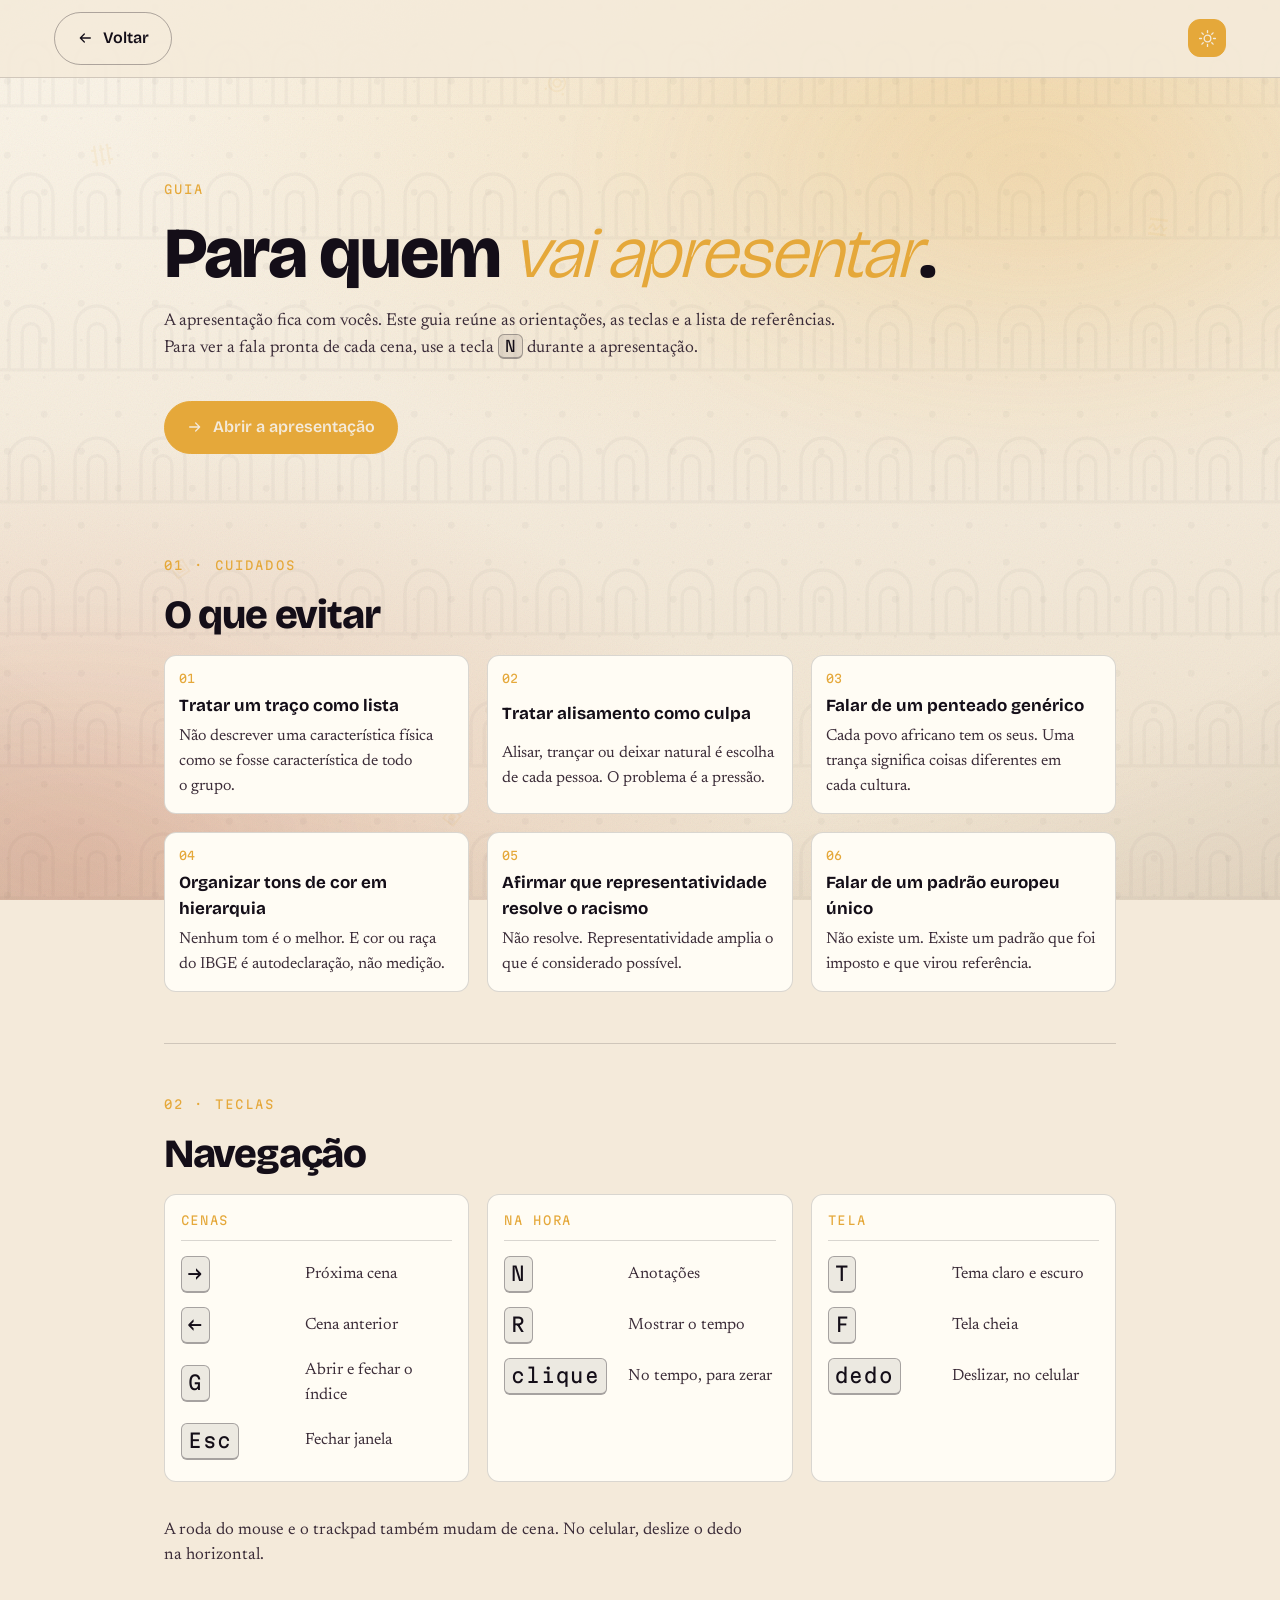
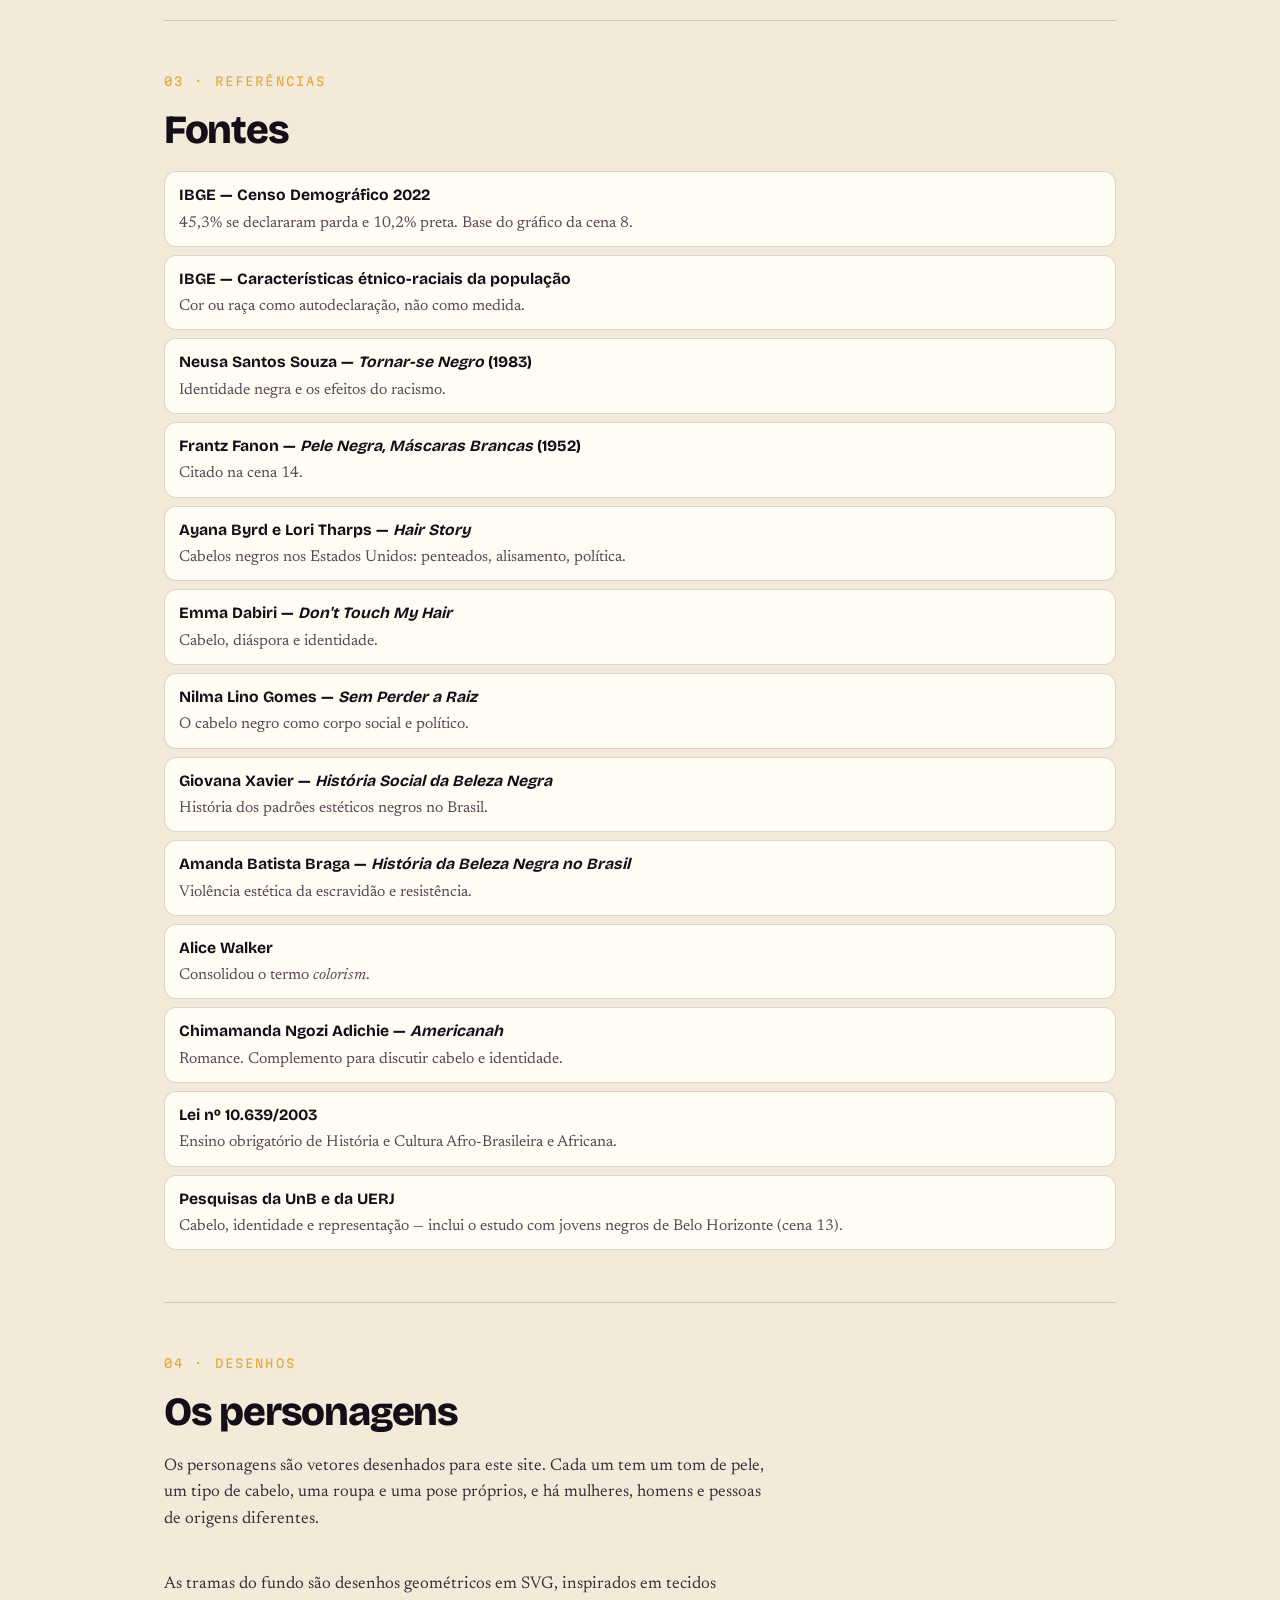
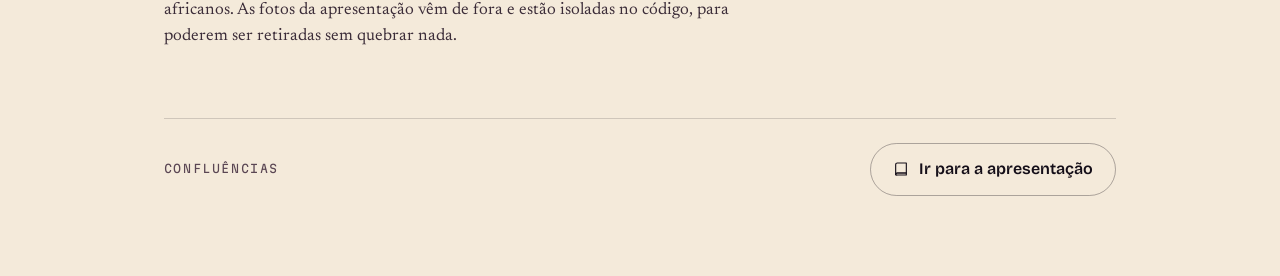
==== guia.html @ a2e1991b "Add files via upload" ====
<!DOCTYPE html>
<html lang="pt-BR" data-theme="dark" data-chapter="capa" data-cloth="arch">
<head>
<meta charset="utf-8">
<meta name="viewport" content="width=device-width, initial-scale=1, viewport-fit=cover">
<title>Guia — Confluências</title>
<meta name="description" content="Orientações de fala, teclas e referências da apresentação Confluências.">
<meta name="theme-color" content="#0A0810">
<link rel="preconnect" href="https://fonts.googleapis.com">
<link rel="preconnect" href="https://fonts.gstatic.com" crossorigin>
<link rel="stylesheet" href="assets/css/main.css">
<link rel="stylesheet" href="assets/css/slides.css">
<link rel="icon" href="data:image/svg+xml,%3Csvg xmlns='http://www.w3.org/2000/svg' viewBox='0 0 64 64'%3E%3Crect width='64' height='64' rx='14' fill='%230A0810'/%3E%3Cg fill='none' stroke='%23E5A83A' stroke-width='5' stroke-linecap='round'%3E%3Cpath d='M30 44Q10 44 10 24Q10 8 26 8Q36 8 36 20'/%3E%3Cpath d='M34 44Q54 44 54 24Q54 8 38 8Q28 8 28 20'/%3E%3Cpath d='M23 50h18'/%3E%3C/g%3E%3C/svg%3E">
<style>
  body { overflow: auto; }
  .doc { position: relative; z-index: 1; }
  .cloth.on { opacity: .055; }
  [data-theme='light'] .cloth.on { opacity: .04; }
  .cloth--2.on { opacity: .09; }
  .cloth--3 { position: fixed; }
  .cloth--3.on { opacity: .1; }
  [data-theme='light'] .cloth--3.on { opacity: .09; }
  kbd { font-family: 'Martian Mono', monospace; font-size: .88em; letter-spacing: .04em;
    border: 1px solid var(--line-2); border-bottom-width: 2px; border-radius: 6px;
    padding: 2px 6px; color: var(--fg); background: color-mix(in oklab, var(--fg) 8%, transparent); white-space: nowrap; }
  code { font-family: 'Martian Mono', monospace; font-size: .84em; border: 1px solid var(--line);
    border-radius: 5px; padding: 1px 5px; background: color-mix(in oklab, var(--fg) 7%, transparent); color: var(--accent); }
  .doc__top { position: sticky; top: 0; z-index: 30; display: flex; align-items: center;
    justify-content: space-between; gap: 16px; padding: 12px var(--pad-x);
    background: color-mix(in oklab, var(--bg) 90%, transparent); border-bottom: 1px solid var(--line); }
  .wrap { width: min(1060px, 100%); margin-inline: auto; padding: clamp(24px, 4vw, 60px) var(--pad-x) 80px; }
  .sec { display: grid; gap: clamp(12px, 1.8vw, 22px); padding-block: clamp(26px, 4vw, 52px); border-top: 1px solid var(--line); }
  .sec:first-of-type { border-top: 0; }
  .sec__n { font-family: 'Martian Mono', monospace; font-size: 12px; letter-spacing: .18em; text-transform: uppercase; color: var(--accent); }
  .sec h2 { font-size: clamp(1.45rem, 3.2vw, 2.5rem); }
  .sec p { color: var(--fg-soft); max-width: 68ch; font-size: 1.06rem; }
  .sec p strong, .sec li strong { color: var(--fg); font-weight: 500; }
  .grid2 { display: grid; grid-template-columns: repeat(auto-fit, minmax(250px, 1fr)); gap: clamp(12px, 1.4vw, 20px); }
  .grid3 { display: grid; grid-template-columns: repeat(auto-fit, minmax(210px, 1fr)); gap: clamp(12px, 1.4vw, 20px); }
  table { width: 100%; border-collapse: collapse; font-size: 1rem; }
  thead th { text-align: left; padding: 10px 12px; border-bottom: 1px solid var(--line-2);
    font-family: 'Martian Mono', monospace; font-size: 11.5px; letter-spacing: .12em;
    text-transform: uppercase; color: var(--fg-dim); font-weight: 400; }
  tbody td { padding: 11px 12px; border-bottom: 1px dashed var(--line); vertical-align: top; color: var(--fg-soft); }
  tbody tr:hover td { background: color-mix(in oklab, var(--accent) 7%, transparent); }
  .do-n { font-family: 'Martian Mono', monospace; font-size: 11.5px; color: var(--accent); }
  td.n { font-family: 'Martian Mono', monospace; font-size: 12px; color: var(--accent); white-space: nowrap; }
  td.t { color: var(--fg); font-weight: 500; }
  td.t a { text-decoration: none; border-bottom: 1px solid color-mix(in oklab, var(--accent) 45%, transparent); }
  td.t a:hover { color: var(--accent); }
  .do p { margin: 0; font-size: 1rem; }
  td.tm { font-family: 'Martian Mono', monospace; font-size: 12px; white-space: nowrap; }
  .tblwrap { overflow-x: auto; border: 1px solid var(--line); border-radius: var(--r); background: var(--card); }
  .ref { display: grid; gap: 8px; }
  .ref__i { display: grid; gap: 3px; padding: 11px 14px; border: 1px solid var(--line); border-radius: 12px; background: var(--card); }
  .ref__i b { font-family: 'Bricolage Grotesque', sans-serif; font-weight: 700; font-size: .98rem; }
  .ref__i span { font-size: .98rem; color: var(--fg-dim); }
  .callout { padding: clamp(14px, 1.6vw, 20px); border: 1px solid color-mix(in oklab, var(--accent) 38%, var(--line));
    border-radius: var(--r); background: color-mix(in oklab, var(--accent) 7%, transparent); }
  .callout h3 { font-size: 1rem; margin-bottom: 8px; }
  .callout ul { margin: 0; padding-left: 1.1em; display: grid; gap: 6px; font-size: 1rem; color: var(--fg-soft); }
  .callout li::marker { color: var(--accent); }
  .do { display: grid; gap: 5px; padding: 14px; border: 1px solid var(--line); border-radius: 12px; background: var(--card); }
  .do b { font-family: 'Bricolage Grotesque', sans-serif; font-size: 1.06rem; }
  
  .foot { display: flex; flex-wrap: wrap; gap: 12px 24px; align-items: center; justify-content: space-between;
    padding-top: 24px; border-top: 1px solid var(--line); }
  .motif-big { color: var(--accent); }
  .sym { display: grid; grid-template-columns: 52px 1fr; gap: 14px 18px; align-items: center; }
  .sym .motif { width: 44px; height: 44px; }
  .sym b { font-family: 'Bricolage Grotesque', sans-serif; font-weight: 700; font-size: 1.08rem; }
  .sym span { display: block; font-size: 1rem; color: var(--fg-dim); }
  .teclas { display: grid; gap: 4px; align-content: start; padding: 16px; border: 1px solid var(--line); border-radius: 12px; background: var(--card); }
  .teclas__t { font-family: 'Martian Mono', monospace; font-size: 12px; letter-spacing: .14em; text-transform: uppercase; color: var(--accent); font-weight: 400; padding-bottom: 10px; margin-bottom: 6px; border-bottom: 1px solid var(--line); }
  .teclas div { display: grid; grid-template-columns: 112px minmax(0, 1fr); gap: 12px; align-items: center; padding: 5px 0; }
  .teclas kbd { justify-self: start; max-width: 100%; overflow: hidden; text-overflow: ellipsis; }
  .teclas span { font-size: 1.02rem; color: var(--fg-soft); }
  @media (max-width: 560px) { .teclas div { grid-template-columns: 96px minmax(0, 1fr); } }
  @media (max-width: 700px) {
    .tblwrap { border: 0; background: none; }
    thead { display: none; }
    tbody tr { display: grid; gap: 4px; padding: 12px 0; border-bottom: 1px dashed var(--line); }
    tbody td { border: 0; padding: 0; }
  }
</style>
</head>
<body>

<svg width="0" height="0" style="position:absolute" aria-hidden="true" focusable="false">
  <symbol id="i-l" viewBox="0 0 24 24" fill="none" stroke="currentColor" stroke-width="1.9" stroke-linecap="round" stroke-linejoin="round"><path d="M20 12H5M11 6l-6 6 6 6"/></symbol>
  <symbol id="i-moon" viewBox="0 0 24 24" fill="none" stroke="currentColor" stroke-width="1.7" stroke-linecap="round" stroke-linejoin="round"><path d="M20 14.2A8.2 8.2 0 0 1 9.8 4a8.4 8.4 0 1 0 10.2 10.2Z"/></symbol>
  <symbol id="i-sun" viewBox="0 0 24 24" fill="none" stroke="currentColor" stroke-width="1.7" stroke-linecap="round"><circle cx="12" cy="12" r="4.2"/><path d="M12 2v2.4M12 19.6V22M2 12h2.4M19.6 12H22M4.9 4.9l1.7 1.7M17.4 17.4l1.7 1.7M19.1 4.9l-1.7 1.7M6.6 17.4l-1.7 1.7"/></symbol>
  <symbol id="i-r" viewBox="0 0 24 24" fill="none" stroke="currentColor" stroke-width="1.9" stroke-linecap="round" stroke-linejoin="round"><path d="M4 12h15M13 6l6 6-6 6"/></symbol>
  <symbol id="i-book" viewBox="0 0 24 24" fill="none" stroke="currentColor" stroke-width="1.7" stroke-linecap="round" stroke-linejoin="round"><path d="M4 5.5A2.5 2.5 0 0 1 6.5 3H20v15H6.5A2.5 2.5 0 0 0 4 20.5Z"/><path d="M4 20.5A2.5 2.5 0 0 1 6.5 18H20v3H6.5A2.5 2.5 0 0 1 4 20.5Z"/></symbol>
</svg>

<div class="bg" aria-hidden="true">
  <div class="bg__base"></div>
  <div class="cloth" data-pat="arch"></div>
  <div class="cloth cloth--2" data-pat="dots"></div>
  <div class="cloth--3" id="bgmark"></div>
  <div class="aurora"></div>
  <div class="grain"></div>
  <div class="vign"></div>
</div>

<div class="doc">
  <div class="doc__top">
    <a class="btn" href="index.html"><svg><use href="#i-l"/></svg> Voltar</a>
    <button class="tbtn" id="theme" type="button" aria-pressed="false" aria-label="Alternar tema"><svg><use href="#i-moon"/></svg></button>
  </div>

  <div class="wrap">

    <header class="sec" style="border-top:0">
      <span class="sec__n">Guia</span>
      <h1 class="t-lg">Para quem <span class="em">vai apresentar</span>.</h1>
      <p class="lede" style="font-size:1.08rem">A apresentação fica com vocês. Este guia reúne as orientações, as teclas e a lista de referências. Para ver a fala pronta de cada cena, use a tecla <kbd>N</kbd> durante a apresentação.</p>
      <div class="l-cover__band">
        <a class="btn btn--a" href="index.html"><svg><use href="#i-r"/></svg> Abrir a apresentação</a>
      </div>
    </header>

    <section class="sec">
      <div class="sec__n">01 · Cuidados</div>
      <h2>O que evitar</h2>
      <div class="grid2">
        <div class="do"><span class="do-n">01</span><b>Tratar um traço como lista</b><p>Não descrever uma característica física como se fosse característica de todo o grupo.</p></div>
        <div class="do"><span class="do-n">02</span><b>Tratar alisamento como culpa</b><p>Alisar, trançar ou deixar natural é escolha de cada pessoa. O problema é a pressão.</p></div>
        <div class="do"><span class="do-n">03</span><b>Falar de um penteado genérico</b><p>Cada povo africano tem os seus. Uma trança significa coisas diferentes em cada cultura.</p></div>
        <div class="do"><span class="do-n">04</span><b>Organizar tons de cor em hierarquia</b><p>Nenhum tom é o melhor. E cor ou raça do IBGE é autodeclaração, não medição.</p></div>
        <div class="do"><span class="do-n">05</span><b>Afirmar que representatividade resolve o racismo</b><p>Não resolve. Representatividade amplia o que é considerado possível.</p></div>
        <div class="do"><span class="do-n">06</span><b>Falar de um padrão europeu único</b><p>Não existe um. Existe um padrão que foi imposto e que virou referência.</p></div>
      </div>
    </section>

    <section class="sec">
      <div class="sec__n">02 · Teclas</div>
      <h2>Navegação</h2>
      <div class="grid3">
        <div class="teclas">
          <b class="teclas__t">Cenas</b>
          <div><kbd>→</kbd><span>Próxima cena</span></div>
          <div><kbd>←</kbd><span>Cena anterior</span></div>
          <div><kbd>G</kbd><span>Abrir e fechar o índice</span></div>
          <div><kbd>Esc</kbd><span>Fechar janela</span></div>
        </div>
        <div class="teclas">
          <b class="teclas__t">Na hora</b>
          <div><kbd>N</kbd><span>Anotações</span></div>
          <div><kbd>R</kbd><span>Mostrar o tempo</span></div>
          <div><kbd>clique</kbd><span>No tempo, para zerar</span></div>
        </div>
        <div class="teclas">
          <b class="teclas__t">Tela</b>
          <div><kbd>T</kbd><span>Tema claro e escuro</span></div>
          <div><kbd>F</kbd><span>Tela cheia</span></div>
          <div><kbd>dedo</kbd><span>Deslizar, no celular</span></div>
        </div>
      </div>
      <p class="l-note" style="margin-top:14px">A roda do mouse e o trackpad também mudam de cena. No celular, deslize o dedo na horizontal.</p>
    </section>

    <section class="sec">
      <div class="sec__n">03 · Referências</div>
      <h2>Fontes</h2>
      <div class="ref">
        <div class="ref__i"><b>IBGE — Censo Demográfico 2022</b><span>45,3% se declararam parda e 10,2% preta. Base do gráfico da cena 8.</span></div>
        <div class="ref__i"><b>IBGE — Características étnico-raciais da população</b><span>Cor ou raça como autodeclaração, não como medida.</span></div>
        <div class="ref__i"><b>Neusa Santos Souza — <i>Tornar-se Negro</i> (1983)</b><span>Identidade negra e os efeitos do racismo.</span></div>
        <div class="ref__i"><b>Frantz Fanon — <i>Pele Negra, Máscaras Brancas</i> (1952)</b><span>Citado na cena 14.</span></div>
        <div class="ref__i"><b>Ayana Byrd e Lori Tharps — <i>Hair Story</i></b><span>Cabelos negros nos Estados Unidos: penteados, alisamento, política.</span></div>
        <div class="ref__i"><b>Emma Dabiri — <i>Don't Touch My Hair</i></b><span>Cabelo, diáspora e identidade.</span></div>
        <div class="ref__i"><b>Nilma Lino Gomes — <i>Sem Perder a Raiz</i></b><span>O cabelo negro como corpo social e político.</span></div>
        <div class="ref__i"><b>Giovana Xavier — <i>História Social da Beleza Negra</i></b><span>História dos padrões estéticos negros no Brasil.</span></div>
        <div class="ref__i"><b>Amanda Batista Braga — <i>História da Beleza Negra no Brasil</i></b><span>Violência estética da escravidão e resistência.</span></div>
        <div class="ref__i"><b>Alice Walker</b><span>Consolidou o termo <i>colorism</i>.</span></div>
        <div class="ref__i"><b>Chimamanda Ngozi Adichie — <i>Americanah</i></b><span>Romance. Complemento para discutir cabelo e identidade.</span></div>
        <div class="ref__i"><b>Lei nº 10.639/2003</b><span>Ensino obrigatório de História e Cultura Afro-Brasileira e Africana.</span></div>
        <div class="ref__i"><b>Pesquisas da UnB e da UERJ</b><span>Cabelo, identidade e representação — inclui o estudo com jovens negros de Belo Horizonte (cena 13).</span></div>
      </div>
    </section>

    <section class="sec">
      <div class="sec__n">04 · Desenhos</div>
      <h2>Os personagens</h2>
      <p>Os personagens são vetores desenhados para este site. Cada um tem um tom de pele, um tipo de cabelo, uma roupa e uma pose próprios, e há mulheres, homens e pessoas de origens diferentes.</p>
      <p>As tramas do fundo são desenhos geométricos em SVG, inspirados em tecidos africanos. As fotos da apresentação vêm de fora e estão isoladas no código, para poderem ser retiradas sem quebrar nada.</p>
    </section>

    <div class="foot">
      <span class="meta">Confluências</span>
      <a class="btn" href="index.html"><svg><use href="#i-book"/></svg> Ir para a apresentação</a>
    </div>
  </div>
</div>

<script src="assets/js/art.js"></script>
<script>
  (function () {
    var root = document.documentElement;
    var KEY = 'confluencias:theme';
    function set(t) {
      root.dataset.theme = t;
      var b = document.getElementById('theme');
      if (b) {
        b.setAttribute('aria-pressed', String(t === 'light'));
        var u = b.querySelector('use');
        if (u) u.setAttribute('href', t === 'light' ? '#i-sun' : '#i-moon');
      }
      try { localStorage.setItem(KEY, t); } catch (e) {}
    }
    var t = null;
    var q = (location.search.match(/tema=(claro|escuro)/) || [])[1];
    if (q) t = q === 'claro' ? 'light' : 'dark';
    if (!t) { try { t = localStorage.getItem(KEY); } catch (e) {} }
    if (!t) t = window.matchMedia('(prefers-color-scheme: light)').matches ? 'light' : 'dark';
    set(t);
    var b = document.getElementById('theme');
    if (b) b.addEventListener('click', function () { set(root.dataset.theme === 'light' ? 'dark' : 'light'); });
    /* T alterna o tema, igual à apresentação */
    document.addEventListener('keydown', function (e) {
      if (e.metaKey || e.ctrlKey || e.altKey) return;
      var k = e.key;
      if (k === 't' || k === 'T') { set(root.dataset.theme === 'light' ? 'dark' : 'light'); }
      else if (k === 'f' || k === 'F') {
        if (!document.fullscreenElement) {
          (document.documentElement.requestFullscreen || function () {}).call(document.documentElement);
        } else if (document.exitFullscreen) { document.exitFullscreen(); }
      }
    });
    document.querySelectorAll('.cloth').forEach(function (el) { el.classList.add('on'); });
    (function () {
      var bg = document.getElementById('bgmark');
      if (!bg) return;
      var MARKS = ['kente', 'bogolan', 'aso', 'kuba', 'adire', 'lozenge'];
      bg.innerHTML = MARKS.map(function (n) { return Art.motif(n); }).join('');
      bg.classList.add('on');
    })();
    if (document.readyState === 'loading') document.addEventListener('DOMContentLoaded', function () { Art.mount(); });
    else Art.mount();
  })();
</script>
</body>
</html>
---- assets/css/main.css ----
/* =============================================================
   CONFLUÊNCIAS — main.css
   tokens · tema · fundo de tecido · chrome · componentes · arte
   ============================================================= */

/* ---------- 1. FONTS ---------- */
@import url('https://fonts.googleapis.com/css2?family=Bricolage+Grotesque:opsz,wght@12..96,400;12..96,600;12..96,800&family=Martian+Mono:wght@400;600&family=Newsreader:ital,opsz,wght@0,6..72,300;0,6..72,400;0,6..72,500;1,6..72,300;1,6..72,400&display=swap');

/* ---------- 2. TOKENS ---------- */
:root {
  color-scheme: dark;

  /* neutros */
  --ink-900: #0A0810;
  --ink-850: #0E0B16;
  --ink-800: #141020;
  --ink-700: #1B1628;
  --ink-600: #241D33;
  --bone-050: #FBF6EC;
  --bone-100: #F4EBD9;
  --bone-200: #E3D5BC;
  --bone-300: #C6B393;

  /* acentos por assunto */
  --gold: #E5A83A;
  --terra: #C9553A;
  --indigo: #6C7BF0;
  --teal: #1E9E8C;
  --hibis: #D2477F;
  --palm: #3FA86B;
  --plum: #A960C9;

  /* semânticos (temapos) */
  --bg: var(--ink-900);
  --fg: var(--bone-100);
  --fg-soft: color-mix(in oklab, var(--fg) 74%, transparent);
  --fg-dim: color-mix(in oklab, var(--fg) 52%, transparent);
  --line: color-mix(in oklab, var(--fg) 15%, transparent);
  --line-2: color-mix(in oklab, var(--fg) 28%, transparent);
  --card: color-mix(in oklab, var(--ink-700) 62%, transparent);
  --card-2: color-mix(in oklab, var(--ink-600) 72%, transparent);
  --panel: color-mix(in oklab, var(--ink-850) 97%, transparent);
  --cloth: color-mix(in oklab, var(--fg) 60%, transparent);
  --glow: color-mix(in oklab, var(--accent) 42%, transparent);
  --shadow: 0 24px 60px -20px rgb(0 0 0 / .65);

  --accent: var(--gold);
  --accent-2: var(--terra);

  /* ritmo */
  --e-out: cubic-bezier(.16, .84, .28, 1);
  --e-io: cubic-bezier(.65, .02, .24, 1);
  --e-back: cubic-bezier(.34, 1.7, .5, 1);
  --pad-x: clamp(20px, 4.2vw, 76px);
  --pad-y: clamp(88px, 10vh, 128px);
  --r: 18px;
  --r-lg: 30px;

  /* padrões (máscaras) */
  --pat-weave: url("data:image/svg+xml,%3Csvg xmlns='http://www.w3.org/2000/svg' width='96' height='96' viewBox='0 0 96 96'%3E%3Cg fill='none' stroke='%23000' stroke-width='2.6'%3E%3Cpath d='M0 24h96M0 72h96'/%3E%3Cpath d='M24 0v96M72 0v96'/%3E%3Cpath d='M12 12h24v24H12z'/%3E%3Cpath d='M60 60h24v24H60z'/%3E%3C/g%3E%3C/svg%3E");
  --pat-chevron: url("data:image/svg+xml,%3Csvg xmlns='http://www.w3.org/2000/svg' width='80' height='56' viewBox='0 0 80 56'%3E%3Cg fill='none' stroke='%23000' stroke-width='3.4' stroke-linecap='square'%3E%3Cpath d='M0 44 20 20 40 44 60 20 80 44'/%3E%3Cpath d='M0 12 20 -12'/%3E%3Cpath d='M0 56 20 32 40 56 60 32 80 56'/%3E%3C/g%3E%3C/svg%3E");
  --pat-arch: url("data:image/svg+xml,%3Csvg xmlns='http://www.w3.org/2000/svg' width='120' height='80' viewBox='0 0 120 80'%3E%3Cg fill='none' stroke='%23000' stroke-width='3'%3E%3Cpath d='M10 78V40a20 20 0 0 1 40 0v38'/%3E%3Cpath d='M22 78V44a8 8 0 0 1 16 0v34'/%3E%3Cpath d='M70 78V40a20 20 0 0 1 40 0v38'/%3E%3Cpath d='M82 78V44a8 8 0 0 1 16 0v34'/%3E%3Cpath d='M0 78h120'/%3E%3C/g%3E%3C/svg%3E");
  --pat-kente: url("data:image/svg+xml,%3Csvg xmlns='http://www.w3.org/2000/svg' width='120' height='120' viewBox='0 0 120 120'%3E%3Cg fill='none' stroke='%23000' stroke-width='4'%3E%3Cpath d='M0 40h120M0 80h120M40 0v120M80 0v120'/%3E%3C/g%3E%3Cg fill='%23000'%3E%3Crect x='6' y='14' width='28' height='9'/%3E%3Crect x='46' y='54' width='28' height='9'/%3E%3Crect x='86' y='94' width='28' height='9'/%3E%3Crect x='52' y='4' width='9' height='28'/%3E%3Crect x='92' y='44' width='9' height='28'/%3E%3Crect x='12' y='84' width='9' height='28'/%3E%3C/g%3E%3C/svg%3E");
  --pat-dots: url("data:image/svg+xml,%3Csvg xmlns='http://www.w3.org/2000/svg' width='48' height='48' viewBox='0 0 48 48'%3E%3Cg fill='%23000'%3E%3Ccircle cx='6' cy='6' r='2.2'/%3E%3Ccircle cx='30' cy='30' r='2.2'/%3E%3Ccircle cx='30' cy='6' r='1'/%3E%3Ccircle cx='6' cy='30' r='1'/%3E%3C/g%3E%3C/svg%3E");
  --pat-braid: url("data:image/svg+xml,%3Csvg xmlns='http://www.w3.org/2000/svg' width='64' height='64' viewBox='0 0 64 64'%3E%3Cg fill='none' stroke='%23000' stroke-width='3.2' stroke-linecap='round'%3E%3Cpath d='M0 18 L16 4 L32 18 L48 4 L64 18'/%3E%3Cpath d='M0 50 L16 36 L32 50 L48 36 L64 50'/%3E%3Cpath d='M16 4 L16 36 M48 4 L48 36'/%3E%3C/g%3E%3C/svg%3E");
  --grain: url("data:image/svg+xml,%3Csvg xmlns='http://www.w3.org/2000/svg' width='180' height='180'%3E%3Cfilter id='n'%3E%3CfeTurbulence type='fractalNoise' baseFrequency='.85' numOctaves='3' stitchTiles='stitch'/%3E%3C/filter%3E%3Crect width='180' height='180' filter='url(%23n)'/%3E%3C/svg%3E");
}

/* Tema claro: os textos usavam cor com alpha e o creme do fundo
   comia o contraste. Aqui sao cores cheias, sem transparent. */
[data-theme='light'] {
  color-scheme: light;
  --bg: #F4EADA;
  --fg: #140E18;
  --fg-soft: #3B2C38;
  --fg-dim: #5A4653;
  --line: color-mix(in oklab, var(--fg) 16%, transparent);
  --line-2: color-mix(in oklab, var(--fg) 32%, transparent);
  --card: #FFFCF4;
  --card-2: #FFF8EA;
  --panel: #FFFDF8;
  --cloth: color-mix(in oklab, var(--fg) 70%, transparent);
  --shadow: 0 22px 54px -22px rgb(60 30 20 / .3);
}

/* acento por assunto — [data-chapter] no <html> */
[data-chapter='capa']      { --accent: var(--gold);  --accent-2: var(--terra); }
[data-chapter='roteiro']   { --accent: var(--gold);  --accent-2: var(--plum); }
[data-chapter='a1']        { --accent: var(--gold);  --accent-2: var(--terra); }
[data-chapter='a2']        { --accent: var(--terra); --accent-2: var(--gold); }
[data-chapter='a3']        { --accent: var(--hibis); --accent-2: var(--terra); }
[data-chapter='a4']        { --accent: var(--teal);  --accent-2: var(--indigo); }
[data-chapter='a5']        { --accent: var(--indigo);--accent-2: var(--teal); }
[data-chapter='a6']        { --accent: var(--plum);  --accent-2: var(--terra); }
[data-chapter='a7']        { --accent: var(--palm);  --accent-2: var(--gold); }
[data-chapter='fim']       { --accent: var(--gold);  --accent-2: var(--palm); }
[data-chapter='fontes']    { --accent: var(--gold);  --accent-2: var(--plum); }

[data-cloth='weave']    { --pat: var(--pat-weave); }
[data-cloth='chevron']  { --pat: var(--pat-chevron); }
[data-cloth='arch']     { --pat: var(--pat-arch); }
[data-cloth='kente']    { --pat: var(--pat-kente); }
[data-cloth='dots']     { --pat: var(--pat-dots); }
[data-cloth='braid']    { --pat: var(--pat-braid); }

/* ---------- 3. BASE ---------- */
*, *::before, *::after { box-sizing: border-box; }
html, body { height: 100%; }
html { -webkit-text-size-adjust: 100%; }
body {
  margin: 0;
  background: var(--bg);
  color: var(--fg);
  font-family: 'Newsreader', Georgia, 'Times New Roman', serif;
  font-size: clamp(17px, 1.05vw + 13px, 22px);
  line-height: 1.55;
  overflow: hidden;
  -webkit-font-smoothing: antialiased;
  text-rendering: optimizeLegibility;
  transition: background .7s var(--e-out), color .7s var(--e-out);
}
h1, h2, h3, h4 {
  font-family: 'Bricolage Grotesque', 'Arial Black', system-ui, sans-serif;
  font-weight: 800;
  line-height: .92;
  letter-spacing: -.03em;
  margin: 0;
  text-wrap: balance;
}
p { margin: 0 0 1em; text-wrap: pretty; }
a { color: inherit; }
button { font: inherit; color: inherit; background: none; border: 0; cursor: pointer; }
::selection { background: var(--accent); color: var(--bg); }
:focus-visible { outline: 2px solid var(--accent); outline-offset: 3px; border-radius: 4px; }
.sr { position: absolute; width: 1px; height: 1px; overflow: hidden; clip-path: inset(50%); white-space: nowrap; }
.em { font-style: italic; font-weight: 300; color: var(--accent); }
.num { font-variant-numeric: tabular-nums; }

/* ---------- 4. FUNDO ---------- */
.bg { position: fixed; inset: 0; z-index: 0; pointer-events: none; overflow: hidden; }
.bg__base {
  position: absolute; inset: 0;
  background:
    radial-gradient(120% 90% at 78% 8%, color-mix(in oklab, var(--accent) 16%, transparent), transparent 58%),
    radial-gradient(90% 80% at 8% 96%, color-mix(in oklab, var(--accent-2) 14%, transparent), transparent 60%),
    linear-gradient(168deg, #16122A, var(--bg) 52%, #050409);
}
[data-theme='light'] .bg__base {
  background:
    radial-gradient(120% 90% at 78% 6%, color-mix(in oklab, var(--accent) 22%, transparent), transparent 58%),
    radial-gradient(90% 80% at 6% 98%, color-mix(in oklab, var(--accent-2) 18%, transparent), transparent 62%),
    linear-gradient(175deg, #FBF5E9, var(--bg) 60%, #EFE2CE);
}
/* camada de tecido (máscara) — troca com data-cloth */
.cloth {
  position: absolute; inset: -2px;
  background-color: var(--cloth);
  -webkit-mask-image: var(--pat); mask-image: var(--pat);
  -webkit-mask-size: 132px 132px; mask-size: 132px 132px;
  opacity: 0;
  transform: scale(1.04) rotate(.4deg);
  transition: opacity .85s var(--e-out), transform 1.1s var(--e-out), background-color .8s;
}
.cloth.on { opacity: .12; transform: scale(1) rotate(0deg); }
[data-theme='light'] .cloth.on { opacity: .14; }
.cloth--2 {
  -webkit-mask-size: 74px 74px; mask-size: 74px 74px;
  -webkit-mask-image: var(--pat-dots); mask-image: var(--pat-dots);
  opacity: 0;
}
.cloth--2.on { opacity: .26; }
[data-theme='light'] .cloth--2.on { opacity: .3; }

/* terceira camada: motivos têxteis espalhados, dá identidade ao fundo */
.cloth--3 {
  position: absolute; inset: 0;
  opacity: 0;
  transition: opacity 1s var(--e-out);
  pointer-events: none;
}
.cloth--3.on { opacity: .16; }
[data-theme='light'] .cloth--3.on { opacity: .13; }
.cloth--3 svg { position: absolute; color: var(--accent); }
.cloth--3 svg:nth-child(1) { top: 16%; left: 5%; width: 76px; transform: rotate(-9deg); }
.cloth--3 svg:nth-child(2) { top: 62%; left: 12%; width: 52px; transform: rotate(12deg); }
.cloth--3 svg:nth-child(3) { top: 24%; right: 7%; width: 64px; transform: rotate(7deg); }
.cloth--3 svg:nth-child(4) { bottom: 14%; right: 14%; width: 44px; transform: rotate(-14deg); }
.cloth--3 svg:nth-child(5) { top: 8%; left: 42%; width: 38px; transform: rotate(18deg); }
.cloth--3 svg:nth-child(6) { bottom: 8%; left: 34%; width: 34px; transform: rotate(-6deg); }

.aurora {
  position: absolute; inset: -20%;
  background:
    radial-gradient(34% 26% at var(--mx, 72%) var(--my, 28%), var(--glow), transparent 72%),
    radial-gradient(28% 22% at 18% 82%, color-mix(in oklab, var(--accent-2) 26%, transparent), transparent 74%);
  filter: blur(64px);
  opacity: .44;
  animation: drift 26s var(--e-io) infinite alternate;
  transition: background 1.1s var(--e-out);
}
.grain {
  position: absolute; inset: 0;
  background-image: var(--grain);
  opacity: .05; mix-blend-mode: overlay;
}
[data-theme='light'] .grain { opacity: .09; mix-blend-mode: multiply; }
.vign {
  position: absolute; inset: 0;
  background: radial-gradient(120% 100% at 50% 40%, transparent 46%, rgb(0 0 0 / .55) 100%);
}
[data-theme='light'] .vign { background: radial-gradient(120% 100% at 50% 40%, transparent 52%, rgb(80 50 30 / .18) 100%); }

/* ---------- 5. PRELOADER ---------- */
.boot {
  position: fixed; inset: 0; z-index: 90;
  display: grid; place-content: center; justify-items: center; gap: 22px;
  background: var(--ink-900);
  transition: opacity .8s var(--e-out), visibility .8s;
}
.boot.gone { opacity: 0; visibility: hidden; }
.boot__mark { width: clamp(90px, 12vw, 132px); color: var(--gold); animation: spin 5.5s linear infinite; }
.boot__wm { font-family: 'Bricolage Grotesque', sans-serif; font-weight: 800; letter-spacing: -.04em; font-size: clamp(30px, 5vw, 52px); }
.boot__wm b { color: var(--gold); font-weight: 800; }
.boot__bar { width: min(280px, 60vw); height: 3px; background: var(--line-2); border-radius: 3px; overflow: hidden; }
.boot__bar i { display: block; height: 100%; width: 40%; background: var(--gold); border-radius: 3px; animation: slide 1.25s var(--e-io) infinite; }
.boot__t { font-family: 'Martian Mono', monospace; font-size: 11px; letter-spacing: .22em; text-transform: uppercase; color: var(--fg-dim); }

/* ---------- 6. CHROME ---------- */
.deck { position: relative; height: 100dvh; z-index: 1; }

.top {
  position: fixed; inset: 0 0 auto; z-index: 40;
  display: grid; grid-template-columns: 1fr auto 1fr; align-items: center; gap: 16px;
  padding: 14px var(--pad-x);
  transition: transform .5s var(--e-out), opacity .4s;
}
.brand { display: flex; align-items: center; gap: 10px; min-width: 0; }
.brand__m { width: 26px; height: 26px; color: var(--accent); flex: none; transition: color .8s; }
.brand__t { font-family: 'Bricolage Grotesque', sans-serif; font-weight: 800; font-size: 15px; letter-spacing: .12em; text-transform: uppercase; white-space: nowrap; }
.brand__t i { font-style: normal; color: var(--accent); }

.prog { display: flex; gap: 4px; align-items: center; }
.prog__s {
  width: 16px; height: 4px; border-radius: 4px; background: var(--line-2);
  transition: background .5s, width .5s var(--e-back), transform .4s;
  cursor: pointer;
}
.prog__s:hover { transform: scaleY(2.2); }
.prog__s.done { background: color-mix(in oklab, var(--accent) 55%, transparent); }
.prog__s.now { width: 40px; background: var(--accent); }

.tools { display: flex; gap: 6px; justify-content: flex-end; }
.tbtn {
  position: relative;
  width: 38px; height: 38px; display: grid; place-content: center;
  border: 1px solid var(--line); border-radius: 12px; color: var(--fg-soft);
  background: var(--card); backdrop-filter: blur(10px);
  transition: color .3s, border-color .3s, background .3s, transform .3s var(--e-back);
}
.tbtn svg { width: 19px; height: 19px; }
.tbtn:hover { color: var(--fg); border-color: var(--line-2); transform: translateY(-2px); }
.tbtn[aria-pressed='true'] { color: var(--bg); background: var(--accent); border-color: var(--accent); }
.tbtn .lbl {
  position: absolute; top: calc(100% + 10px); right: 0; white-space: nowrap; z-index: 70;
  font-family: 'Martian Mono', monospace; font-size: 10.5px; letter-spacing: .1em; text-transform: uppercase;
  background: var(--card-2); border: 1px solid var(--line); padding: 4px 8px; border-radius: 8px;
  opacity: 0; transform: translateY(-4px); transition: .3s var(--e-out); pointer-events: none;
}
.tbtn:hover .lbl { opacity: 1; transform: none; }

/* rail de capítulos */
.rail {
  position: fixed; right: 18px; top: 50%; z-index: 40;
  transform: translateY(-50%);
  display: grid; gap: 4px;
}
.rail__i {
  display: flex; align-items: center; gap: 10px; justify-content: flex-end;
  padding: 5px 2px; cursor: pointer;
}
.rail__l {
  font-family: 'Martian Mono', monospace; font-size: 10.5px; letter-spacing: .12em; text-transform: uppercase;
  color: var(--fg-dim); opacity: 0; transform: translateX(8px); transition: .35s var(--e-out); white-space: nowrap;
}
.rail__d { width: 22px; height: 2px; background: var(--line-2); border-radius: 2px; transition: .35s var(--e-out); }
.rail__i:hover .rail__l { opacity: 1; transform: none; color: var(--fg); }
.rail__i:hover .rail__d { width: 32px; background: var(--fg-soft); }
.rail__i.on .rail__d { width: 44px; height: 3px; background: var(--accent); }

.bot {
  position: fixed; inset: auto 0 0; z-index: 40;
  display: flex; align-items: center; justify-content: space-between; gap: 18px;
  padding: 14px var(--pad-x) 16px;
}
.bot__id { display: flex; align-items: baseline; gap: 10px; min-width: 0; }
.bot__ch { font-family: 'Bricolage Grotesque', sans-serif; font-weight: 600; font-size: 14px; letter-spacing: .04em; }
.bot__ct { font-family: 'Martian Mono', monospace; font-size: 12.5px; color: var(--fg-dim); letter-spacing: .1em; }
.bot__ct b { color: var(--accent); font-weight: 600; }
.nav { display: flex; align-items: center; gap: 8px; }
.navb {
  display: flex; align-items: center; gap: 9px; height: 42px; padding: 0 18px;
  border: 1px solid var(--line); border-radius: 999px; background: var(--card); backdrop-filter: blur(10px);
  font-family: 'Bricolage Grotesque', sans-serif; font-weight: 600; font-size: 14px; letter-spacing: .02em;
  transition: .3s var(--e-out); overflow: hidden;
}
.navb svg { width: 16px; height: 16px; }
.navb:hover { border-color: var(--accent); color: var(--accent); transform: translateY(-2px); }
.navb:disabled { opacity: .3; pointer-events: none; }
.navb--p { padding: 0 16px; }
.navb__k { font-family: 'Martian Mono', monospace; font-size: 10.5px; color: var(--fg-dim); border: 1px solid var(--line); border-radius: 5px; padding: 2px 5px; }

.hint {
  position: fixed; left: 50%; bottom: 74px; z-index: 39; transform: translateX(-50%);
  display: flex; align-items: center; gap: 10px;
  font-family: 'Martian Mono', monospace; font-size: 11.5px; letter-spacing: .14em; text-transform: uppercase;
  color: var(--fg-dim); padding: 8px 14px; border: 1px dashed var(--line-2); border-radius: 999px;
  background: var(--card); animation: bobY 2.6s var(--e-io) infinite;
  transition: opacity .6s;
}
.hint kbd { font-family: inherit; color: var(--fg); }

/* ---------- 7. SLIDES ---------- */
.slides { position: absolute; inset: 0; z-index: 2; }
.slide {
  position: absolute; inset: 0;
  display: grid; grid-template-columns: minmax(0, 1fr);
  align-content: center;
  padding: var(--pad-y) var(--pad-x) calc(var(--pad-y) * .8);
  opacity: 0; visibility: hidden; pointer-events: none;
  transform: scale(1.035);
  filter: blur(12px);
  transition: opacity .55s var(--e-out), transform .85s var(--e-out), filter .5s var(--e-out), visibility .85s;
  overflow: hidden auto;
  scrollbar-width: thin;
}
.deck[data-dir='next'] .slide:not(.is-active) { transform: translate3d(-3.5%, 0, 0) scale(1.045); }
.deck[data-dir='prev'] .slide:not(.is-active) { transform: translate3d(3.5%, 0, 0) scale(1.045); }
.slide.is-active { opacity: 1; visibility: visible; pointer-events: auto; transform: none; filter: none; }
.slide__in { width: min(1420px, 100%); min-width: 0; margin-inline: auto; position: relative; z-index: 2; }

/* stagger de entrada */
.slide.is-active [data-anim] > * { animation: rise .95s var(--e-out) both; }
.slide.is-active [data-anim] > *:nth-child(1) { animation-delay: .12s; }
.slide.is-active [data-anim] > *:nth-child(2) { animation-delay: .2s; }
.slide.is-active [data-anim] > *:nth-child(3) { animation-delay: .28s; }
.slide.is-active [data-anim] > *:nth-child(4) { animation-delay: .36s; }
.slide.is-active [data-anim] > *:nth-child(5) { animation-delay: .44s; }
.slide.is-active [data-anim] > *:nth-child(6) { animation-delay: .52s; }
.slide.is-active [data-anim] > *:nth-child(7) { animation-delay: .6s; }
.slide.is-active [data-anim] > *:nth-child(8) { animation-delay: .68s; }
.slide.is-active [data-anim] > *:nth-child(9) { animation-delay: .76s; }
.slide.is-active [data-anim] > *:nth-child(10) { animation-delay: .84s; }
.slide.is-active [data-anim] > *:nth-child(11) { animation-delay: .92s; }
.slide.is-active [data-anim] > *:nth-child(12) { animation-delay: 1s; }
/* rede de segurança: se a animação não rodar, o conteúdo aparece do mesmo jeito */
.slide.is-settled [data-anim] > *,
.slide.is-settled .maskline > span {
  opacity: 1 !important; transform: none !important; filter: none !important;
}
[data-anim='self'] { animation: rise .95s var(--e-out) both; }
.fade { animation: fadeIn 1.1s var(--e-out) both; animation-delay: .1s; }
.maskline { display: block; overflow: hidden; padding: .16em 0 .09em; margin: -.16em 0 -.09em; }
.slide.is-active .maskline > span { animation: wipeUp 1.05s var(--e-out) both; }
.slide.is-active .maskline:nth-of-type(2) > span { animation-delay: .1s; }
.slide.is-active .maskline:nth-of-type(3) > span { animation-delay: .2s; }
.slide.is-active .maskline:nth-of-type(4) > span { animation-delay: .3s; }
.draw { stroke-dasharray: 1000; stroke-dashoffset: 1000; }
.slide.is-active .draw { animation: draw 1.8s var(--e-out) .25s both; }

/* varredura de tecido entre cenas */
.wipe {
  position: fixed; inset: -30%; z-index: 30; pointer-events: none; opacity: 0;
  background-color: var(--cloth);
  -webkit-mask-image: var(--pat-chevron); mask-image: var(--pat-chevron);
  -webkit-mask-size: 120px 84px; mask-size: 120px 84px;
  mix-blend-mode: overlay;
}
.wipe.go { animation: sweep .78s var(--e-out); }

/* ---------- 8. TIPOGRAFIA DE CENA ---------- */
.kick {
  display: inline-flex; align-items: center; gap: 10px;
  font-family: 'Martian Mono', monospace; font-size: clamp(11px, .85vw, 13px);
  letter-spacing: .2em; text-transform: uppercase; color: var(--accent);
  margin-bottom: clamp(14px, 2vh, 26px);
}
.kick::before { content: ''; width: clamp(22px, 4vw, 60px); height: 1px; background: currentColor; }
.kick b { color: var(--fg); font-weight: 600; }

.t-xl { font-size: clamp(2.9rem, 8.4vw, 8.4rem); }
.t-lg { font-size: clamp(2.3rem, 5.6vw, 5.4rem); }
.t-md { font-size: clamp(1.7rem, 3.4vw, 3.2rem); }
.t-sm { font-size: clamp(1.15rem, 1.9vw, 1.7rem); line-height: 1.06; }
.lede { font-size: clamp(1.02rem, 1.42vw, 1.42rem); line-height: 1.5; color: var(--fg-soft); max-width: 54ch; }
.lede strong { color: var(--fg); font-weight: 500; }
.rule { height: 1px; background: var(--line); margin: clamp(16px, 2.4vh, 30px) 0; position: relative; }
.rule--dash { background: repeating-linear-gradient(90deg, var(--line-2) 0 6px, transparent 6px 14px); }
.meta {
  font-family: 'Martian Mono', monospace; font-size: 11.5px; letter-spacing: .14em;
  text-transform: uppercase; color: var(--fg-dim);
}


/* ---------- 9. COMPONENTES ---------- */
.card {
  position: relative; padding: clamp(16px, 1.6vw, 26px);
  background: var(--card); border: 1px solid var(--line); border-radius: var(--r);
  backdrop-filter: blur(14px); overflow: hidden;
  transition: transform .5s var(--e-out), border-color .4s, background .4s;
}
.card::after {
  content: ''; position: absolute; inset: 0; opacity: 0; transition: opacity .45s;
  background: linear-gradient(180deg, color-mix(in oklab, var(--accent) 12%, transparent), transparent 60%);
}
.card:hover { transform: translateY(-5px); border-color: color-mix(in oklab, var(--accent) 45%, var(--line)); }
.card:hover::after { opacity: 1; }
.card__n { font-family: 'Martian Mono', monospace; font-size: 11.5px; letter-spacing: .16em; color: var(--accent); }
.card h4 { font-size: 1.2rem; line-height: 1.1; margin: 10px 0 8px; letter-spacing: -.01em; }
.card p { font-size: 1.14rem; line-height: 1.5; color: var(--fg-soft); margin: 0; }
.card__i { position: absolute; right: 14px; top: 14px; width: 30px; height: 30px; color: var(--accent); opacity: .55; }



.chip {
  display: inline-flex; align-items: center; gap: 7px; padding: 7px 14px;
  border: 1px solid var(--line-2); border-radius: 999px;
  font-family: 'Martian Mono', monospace; font-size: 11.5px; letter-spacing: .1em; text-transform: uppercase;
  color: var(--fg-soft); background: color-mix(in oklab, var(--card) 70%, transparent);
}
.chip--a { border-color: color-mix(in oklab, var(--accent) 50%, transparent); color: var(--accent); }
.chip__d { width: 6px; height: 6px; border-radius: 50%; background: var(--accent); }

.quote {
  position: relative; padding-left: clamp(20px, 2.4vw, 40px);
  border-left: 2px solid var(--accent);
}
.quote p { font-size: clamp(1.15rem, 2vw, 1.85rem); line-height: 1.28; font-style: italic; font-weight: 300; margin: 0 0 .7em; }
.quote cite { font-family: 'Martian Mono', monospace; font-size: 11.5px; letter-spacing: .18em; text-transform: uppercase; color: var(--fg-dim); font-style: normal; }

.grid { display: grid; gap: clamp(12px, 1.1vw, 20px); }
.g2 { grid-template-columns: repeat(2, minmax(0,1fr)); }
.g3 { grid-template-columns: repeat(3, minmax(0,1fr)); }
.g4 { grid-template-columns: repeat(4, minmax(0,1fr)); }

/* ---------- 10. PERSONAGENS ----------
   Cada personagem recebe do art.js um conjunto proprio de duracoes e
   fases (--d-* e --p-*). Com isso dois vizinhos nunca animam juntos e
   o conjunto nao fica igual a cada repeticao do ciclo. */
.char { position: relative; display: grid; place-items: end center; }
.char svg { width: 100%; height: auto; overflow: visible; }
.char--float { animation: float var(--d-float, 7.5s) var(--e-io) infinite; animation-delay: var(--p-float, var(--lag, 0s)); }

.ch-bob { animation-name: bob; animation-duration: var(--d-bob, 4.4s); animation-delay: var(--p-bob, 0s);
  animation-timing-function: var(--e-io); animation-iteration-count: infinite;
  transform-box: fill-box; transform-origin: 50% 100%; }
.ch-hair { animation-name: sway; animation-duration: var(--d-hair, 6.4s); animation-delay: var(--p-hair, 0s);
  animation-timing-function: var(--e-io); animation-iteration-count: infinite;
  transform-box: fill-box; transform-origin: 50% 4%; }
.ch-hair-front { animation-name: sway; animation-duration: var(--d-hair, 6.4s); animation-delay: var(--p-hair, 0s);
  animation-timing-function: var(--e-io); animation-iteration-count: infinite;
  transform-box: fill-box; transform-origin: 50% 2%; }
.ch-eye { animation-name: blink; animation-duration: var(--d-eye, 5.8s); animation-delay: var(--p-eye, 0s);
  animation-timing-function: var(--e-io); animation-iteration-count: infinite;
  transform-box: fill-box; transform-origin: center; }
/* olho fechado nao pisca: e um tracinho, nao uma palpebra */
.ch-eye--shut { animation: none; }
.ch-arm-r { animation-name: wave; animation-duration: var(--d-arm, 3.6s); animation-delay: var(--p-arm, 0s);
  animation-timing-function: var(--e-io); animation-iteration-count: infinite;
  transform-box: fill-box; transform-origin: 8% 14%; }
.ch-arm-l { animation: none; transform-box: fill-box; transform-origin: 92% 14%; }
.ch-shadow { animation-name: shp; animation-duration: var(--d-shadow, 4.4s); animation-delay: var(--p-shadow, 0s);
  animation-timing-function: var(--e-io); animation-iteration-count: infinite;
  transform-box: fill-box; transform-origin: center; }
/* boca e sobrancelha so mexem de vez em quando: nao e uma conversa eterna */
.ch-mouth { animation-name: mumble; animation-duration: var(--d-mouth, 7.4s); animation-delay: var(--p-mouth, 0s);
  animation-timing-function: var(--e-io); animation-iteration-count: infinite;
  transform-box: fill-box; transform-origin: 50% 0%; }
.ch-brow { animation-name: brow; animation-duration: var(--d-brow, 8.2s); animation-delay: var(--p-brow, 0s);
  animation-timing-function: var(--e-io); animation-iteration-count: infinite;
  transform-box: fill-box; transform-origin: center; }
.char:hover .ch-arm-r { animation-duration: 1.3s; }
.char:active { transform: scale(.97); }

/* oito modos de movimento. Cada regra so troca o NOME da animacao:
   duracao e fase continuam vindo do personagem (--d-* / --p-*), por isso
   dois personagens do mesmo modo nunca se mexem igual. A direcao tambem
   alterna, senao quatro vizinhos iam para o mesmo lado na mesma hora. */
.char--a1 .ch-bob { animation-name: bob; }
.char--a1 .ch-arm-r { animation-name: wave; }

.char--a2 .ch-bob { animation-name: swayBody; }
.char--a2 .ch-arm-l { animation-name: swingL; animation-duration: var(--d-arm2, 4.4s); animation-delay: var(--p-arm2, 0s);
  animation-timing-function: var(--e-io); animation-iteration-count: infinite; transform-box: fill-box; transform-origin: 92% 14%; }
.char--a2 .ch-arm-r { animation-name: swingR; }
.char--a2 .ch-hair, .char--a2 .ch-hair-front { animation-direction: normal; }

.char--a3 .ch-bob { animation-name: hop; }
.char--a3 .ch-arm-r { animation-name: wave; }
.char--a3 .ch-hair, .char--a3 .ch-hair-front { animation-direction: reverse; }

.char--a4 .ch-bob { animation-name: breathe; }
.char--a4 .ch-arm-l { animation-name: breatheL; }
.char--a4 .ch-arm-r { animation-name: breatheR; }
.char--a4 .ch-hair, .char--a4 .ch-hair-front { animation-direction: normal; }

.char--a5 .ch-bob { animation-name: stretch; }
.char--a5 .ch-arm-r { animation-direction: reverse; }
.char--a5 .ch-brow { animation-duration: var(--d-brow, 8.2s); }
.char--a5 .ch-hair, .char--a5 .ch-hair-front { animation-direction: reverse; }

.char--a6 .ch-bob { animation-name: peek; }
.char--a6 .ch-arm-l { animation-name: swingL; animation-direction: reverse; }
.char--a6 .ch-arm-r { animation-name: swingR; animation-direction: reverse; }

.char--a7 .ch-bob { animation-name: glide; }
.char--a7 .ch-arm-r { animation-name: wave; }
.char--a7 .ch-hair-front { animation-direction: reverse; }

.char--a8 .ch-bob { animation-name: nod; }
.char--a8 .ch-arm-l { animation-name: swingL; }
.char--a8 .ch-arm-r { animation-name: swingR; }
.char--a8 .ch-hair, .char--a8 .ch-hair-front { animation-direction: normal; }

/* movimento secundario: brinco e colar balançam sozinhos */
.ch-jewel { transform-box: fill-box; transform-origin: 50% 0%; animation: jewel var(--d-jewel, 3.9s) var(--e-io) infinite; animation-delay: var(--p-jewel, 0s); }
.ch-jewel--r { animation-delay: var(--p-jewel-r, -.8s); }
@keyframes jewel {
  0%, 62%, 100% { transform: rotate(0deg) }
  70% { transform: rotate(7deg) }
  80% { transform: rotate(-5deg) }
  88% { transform: rotate(2.5deg) }
}

.portrait { position: relative; border-radius: 50%; overflow: hidden; aspect-ratio: 1; }
.portrait__bg { position: absolute; inset: 0; width: 100%; height: 100%; color: var(--accent); }
.portrait__in { position: absolute; inset: 0; display: grid; place-items: end center; }
.portrait__in svg { width: 118%; height: auto; transform: translateY(12%); }

.motif { width: 1em; height: 1em; display: block; }
.tex { width: 100%; height: auto; }
.art { width: 100%; height: auto; }
.mf-gr { animation: gr 5s var(--e-io) infinite; animation-delay: var(--d); transform-box: fill-box; transform-origin: center; }

/* ---------- 11. OVERLAYS ---------- */
.ov {
  position: fixed; inset: 0; z-index: 60; display: grid; place-items: center;
  padding: clamp(20px, 4vw, 60px);
  background: color-mix(in oklab, var(--bg) 82%, transparent);
  backdrop-filter: blur(18px);
  opacity: 0; visibility: hidden; transition: opacity .45s var(--e-out), visibility .45s;
}
.ov.on { opacity: 1; visibility: visible; }
.ov__in {
  width: min(1080px, 100%); max-height: 100%; overflow: auto;
  padding: clamp(22px, 3vw, 44px);
  background: var(--card-2); border: 1px solid var(--line); border-radius: var(--r-lg);
  box-shadow: var(--shadow);
  transform: translateY(18px) scale(.985); transition: transform .5s var(--e-out);
}
.ov.on .ov__in { transform: none; }
.ov__h { display: flex; align-items: flex-end; justify-content: space-between; gap: 20px; margin-bottom: 22px; }
.ov__t { font-size: clamp(1.4rem, 2.6vw, 2.2rem); }
.ov__t span { color: var(--accent); }
.ov__cols { display: grid; grid-template-columns: repeat(auto-fit, minmax(230px, 1fr)); gap: clamp(16px, 2.4vw, 34px); }
.ov__g { display: grid; gap: 2px; align-content: start; }
.ov__g h3 {
  font-family: 'Martian Mono', monospace; font-size: 11.5px; letter-spacing: .16em;
  text-transform: uppercase; color: var(--accent); font-weight: 400;
  padding-bottom: 8px; margin-bottom: 6px; border-bottom: 1px solid var(--line);
}

.keys { display: grid; grid-template-columns: repeat(auto-fill, minmax(210px, 1fr)); gap: 10px 26px; }
.key { display: flex; align-items: center; gap: 12px; padding: 9px 0; border-bottom: 1px dashed var(--line); }
.key kbd {
  font-family: 'Martian Mono', monospace; font-size: 11.5px; letter-spacing: .04em;
  border: 1px solid var(--line-2); border-bottom-width: 2px; border-radius: 7px;
  padding: 4px 8px; min-width: 30px; text-align: center; color: var(--fg);
}
.key span { font-size: 1.08rem; color: var(--fg-soft); }

.toc { display: grid; grid-template-columns: repeat(auto-fit, minmax(215px, 1fr)); gap: 12px; }
.toc__i {
  text-align: left; padding: 16px; border: 1px solid var(--line); border-radius: var(--r);
  background: color-mix(in oklab, var(--card) 60%, transparent);
  transition: .35s var(--e-out); cursor: pointer; display: grid; gap: 6px;
}
.toc__i:hover { border-color: var(--accent); transform: translateY(-4px); }
.toc__i.on { border-color: var(--accent); background: color-mix(in oklab, var(--accent) 12%, transparent); }
.toc__n { font-family: 'Martian Mono', monospace; font-size: 12.5px; letter-spacing: .16em; color: var(--accent); }
.toc__t { font-family: 'Bricolage Grotesque', sans-serif; font-weight: 700; font-size: 1.16rem; letter-spacing: -.01em; }
.toc__s { font-size: 1.02rem; color: var(--fg-soft); line-height: 1.42; }

.notes {
  position: fixed; z-index: 50; right: 0; top: 0; bottom: 0; width: min(440px, 92vw);
  padding: calc(20px + 58px) 28px 28px; overflow: auto;
  background: var(--panel); color: var(--fg);
  border-left: 1px solid var(--line-2);
  box-shadow: var(--shadow);
  transform: translateX(102%); transition: transform .55s var(--e-out);
}
.notes.on { transform: none; }
.notes__h { display: flex; align-items: center; justify-content: space-between; gap: 12px; margin-bottom: 14px; }
.notes__t { font-family: 'Bricolage Grotesque', sans-serif; font-weight: 700; font-size: 1.15rem; }
.notes__b { font-size: 1.12rem; line-height: 1.6; color: var(--fg); }
.notes__b p { margin: 0 0 .8em; }
.notes__b strong { font-weight: 600; color: var(--accent); }
.notes__b li { margin-bottom: .55em; }
.notes__b ul { padding-left: 1.15em; margin: 0 0 1em; }
.notes__b li::marker { color: var(--accent); }

.clock {
  position: fixed; z-index: 41; left: 50%; top: 14px; transform: translateX(-50%);
  font-family: 'Martian Mono', monospace; font-size: 13px; letter-spacing: .1em;
  padding: 5px 12px; border: 1px solid var(--line); border-radius: 999px;
  background: var(--card); opacity: 0; pointer-events: none; transition: opacity .3s;
  cursor: pointer;
}
.clock.on { opacity: 1; pointer-events: auto; }

/* ---------- 12. KEYFRAMES ---------- */
@keyframes rise { from { opacity: 0; transform: translateY(26px); filter: blur(5px); } to { opacity: 1; transform: none; filter: none; } }
@keyframes fadeIn { from { opacity: 0; } to { opacity: 1; } }
@keyframes wipeUp { from { transform: translateY(105%); } to { transform: none; } }
@keyframes draw { to { stroke-dashoffset: 0; } }
@keyframes drift { from { transform: translate3d(-2%, -1%, 0) scale(1) } to { transform: translate3d(3%, 2%, 0) scale(1.06) } }
@keyframes bob { 0%, 100% { transform: translateY(0) } 46% { transform: translateY(-2.6px) } 62% { transform: translateY(-.8px) } }
@keyframes lean { 0%, 100% { transform: rotate(-1.6deg) } 50% { transform: rotate(1.6deg) } }
@keyframes swayBody { 0%, 100% { transform: translateX(-2.2px) rotate(-.8deg) } 50% { transform: translateX(2.2px) rotate(.8deg) } }
@keyframes glide { 0%, 100% { transform: translate(-4px, 0) } 50% { transform: translate(4px, -4px) } }
@keyframes nod { 0%, 100% { transform: rotate(0deg) } 30% { transform: rotate(2.4deg) } 65% { transform: rotate(-1.6deg) } }
@keyframes stretch {
  0%, 100% { transform: scaleY(1) scaleX(1) }
  35% { transform: scaleY(1.045) scaleX(.975) }
  60% { transform: scaleY(.985) scaleX(1.02) }
}
@keyframes swingL { 0%, 100% { transform: rotate(0deg) } 50% { transform: rotate(2.6deg) } }
@keyframes swingR { 0%, 100% { transform: rotate(0deg) } 50% { transform: rotate(-2.6deg) } }
@keyframes breatheL { 0%, 100% { transform: rotate(0deg) } 50% { transform: rotate(1.6deg) } }
@keyframes breatheR { 0%, 100% { transform: rotate(0deg) } 50% { transform: rotate(-1.6deg) } }
@keyframes hop {
  0%, 62%, 100% { transform: translateY(0) }
  70% { transform: translateY(-11px) }
  78% { transform: translateY(0) }
  86% { transform: translateY(-4px) }
}
@keyframes breathe { 0%, 100% { transform: scaleY(1) } 50% { transform: scaleY(1.028) } }
@keyframes peek {
  0%, 100% { transform: translateY(0) rotate(0deg) }
  30% { transform: translateY(-2px) rotate(-1deg) }
  60% { transform: translateY(-6px) rotate(1.4deg) }
}
@keyframes shp { 0%, 100% { transform: scaleX(1); opacity: .22 } 50% { transform: scaleX(.92); opacity: .17 } }
@keyframes sway { 0%, 100% { transform: rotate(-.7deg) } 50% { transform: rotate(.7deg) } }
/* piscar duas vezes rapido, com folga longa parado */
@keyframes blink { 0%, 88%, 100% { transform: scaleY(1) } 90.5% { transform: scaleY(.1) } 92.5% { transform: scaleY(1) } 94% { transform: scaleY(.1) } 96% { transform: scaleY(1) } }
/* aceno discreto, nao um braco tremendo */
@keyframes wave { 0%, 100% { transform: rotate(0deg) } 26% { transform: rotate(-7deg) } 52% { transform: rotate(2.5deg) } 74% { transform: rotate(-3deg) } }
/* boca: um borbulho de vez em quando, nao conversa infinita */
@keyframes mumble { 0%, 72%, 100% { transform: scaleY(1) } 78% { transform: scaleY(.9) } 84% { transform: scaleY(1) } 88% { transform: scaleY(.95) } 93% { transform: scaleY(1) } }
@keyframes brow { 0%, 68%, 100% { transform: translateY(0) } 74% { transform: translateY(-1.8px) } 80% { transform: translateY(0) } 86% { transform: translateY(-1.2px) } 92% { transform: translateY(0) } }
@keyframes hop { 0% { transform: translateY(0) } 38% { transform: translateY(-7px) scale(1.012) } 100% { transform: translateY(0) } }
@keyframes float { 0%, 100% { transform: translateY(0) rotate(var(--tilt, 0deg)) } 50% { transform: translateY(-7px) rotate(var(--tilt, 0deg)) } }
@keyframes gr { 0%, 100% { transform: scale(1); opacity: inherit } 50% { transform: scale(1.12) } }
@keyframes spin { to { transform: rotate(360deg) } }
@keyframes slide { 0% { transform: translateX(-110%) } 100% { transform: translateX(280%) } }
@keyframes bobY { 0%, 100% { transform: translate(-50%, 0) } 50% { transform: translate(-50%, -6px) } }
@keyframes sweep {
  0% { opacity: 0; transform: translateX(-55%) skewX(-14deg) }
  30% { opacity: .34 }
  100% { opacity: 0; transform: translateX(55%) skewX(-14deg) }
}

/* ---------- 13. RESPONSIVO ---------- */
@media (min-width: 1081px) {
  .slide { padding-right: calc(var(--pad-x) + 52px); }
  .slide__in { width: min(1360px, 100%); }
}
@media (max-width: 1080px) {
  .rail { display: none; }
  .g4 { grid-template-columns: repeat(2, minmax(0,1fr)); }
  .g3 { grid-template-columns: repeat(2, minmax(0,1fr)); }
}
@media (max-width: 780px) {
  :root { --pad-y: 92px; }
  .top { grid-template-columns: 1fr auto; padding: 10px var(--pad-x); gap: 8px; }
  .prog { display: none; }
  .brand__t { font-size: 12px; }
  .bot { padding: 10px var(--pad-x) 12px; }
  .bot__ch { display: none; }
  .navb span { display: none; }
  .navb { padding: 0 14px; }
  .hint { bottom: 66px; font-size: 10px; }
  .g2, .g3, .g4 { grid-template-columns: minmax(0, 1fr); }
  .slide { align-content: start; }
}
@media (max-width: 560px) {
  #clockbtn, #fsbtn { display: none; }
  .tbtn { width: 34px; height: 34px; border-radius: 10px; }
  .tbtn svg { width: 17px; height: 17px; }
  .brand__m { width: 22px; height: 22px; }
}
@media (max-width: 480px) {
  .t-xl { font-size: clamp(2.2rem, 11vw, 3rem); }
  .tools { gap: 4px; }
}

/* ---------- 14. MOVIMENTO REDUZIDO ---------- */
@media (prefers-reduced-motion: reduce) {
  *, *::before, *::after {
    animation-duration: .001ms !important; animation-delay: 0s !important;
    animation-iteration-count: 1 !important;
    transition-duration: .12s !important; transition-delay: 0s !important; scroll-behavior: auto !important;
  }
  .slide { filter: none; }
  .ch-hair, .ch-hair-front, .ch-bob, .ch-arm-r, .ch-eye, .ch-mouth { animation: none !important; }
}

/* ---------- 15. IMPRESSÃO ---------- */
@media print {
  .bg, .top, .bot, .rail, .hint, .ov, .notes, .wipe, .boot { display: none !important; }
  body { overflow: visible; background: #fff; color: #000; }
  .slides { position: static; }
  .slide { position: static; opacity: 1 !important; visibility: visible !important; filter: none !important; transform: none !important; page-break-after: always; min-height: 100vh; }
}
---- assets/css/slides.css ----
/* =============================================================
   CONFLUÊNCIAS — slides.css
   layouts de cena: capa · roteiro · capítulo · split · linha do tempo
   espectro · comparação · galeria · citação · dados · encerramento
   ============================================================= */

/* ---------- base comum ---------- */
.l-head { display: grid; gap: clamp(10px, 1.4vh, 20px); align-content: start; }
.l-2col { display: grid; grid-template-columns: minmax(0,1.05fr) minmax(0,.95fr); gap: clamp(24px, 3.4vw, 64px); align-items: center; }
.l-2col--wide { grid-template-columns: minmax(0,1.25fr) minmax(0,.75fr); }
.l-2col--art { grid-template-columns: minmax(0,.82fr) minmax(0,1.18fr); }
.l-stack { display: grid; gap: clamp(10px, 1.5vh, 20px); align-content: center; }
/* impede que uma faixa de itens (chips, tags) estique a coluna e a página toda */
.l-2col > *, .l-chap > *, .l-stack > * { min-width: 0; }
.l-sticky { align-content: start; }


/* =============================================================
   1. CAPA
   ============================================================= */
.l-cover { display: grid; grid-template-columns: minmax(0,1.06fr) minmax(0,.94fr); gap: clamp(16px, 2.4vw, 44px); align-items: end; }
.l-cover__top { grid-column: 1 / -1; display: grid; gap: clamp(8px, 1.2vh, 16px); }
.l-cover__t { display: grid; gap: clamp(10px, 1.6vh, 20px); }
.l-cover__wm {
  font-family: 'Bricolage Grotesque', sans-serif; font-weight: 800;
  font-size: clamp(2.6rem, 9.4vw, 9.4rem); line-height: .84; letter-spacing: -.055em;
}
.l-cover__wm .l2 { color: var(--accent); }
.l-cover__sub { font-size: clamp(1.05rem, 1.65vw, 1.5rem); line-height: 1.32; font-weight: 300; max-width: 30ch; }
.l-cover__sub i { font-style: italic; color: var(--accent); }
.l-cover__cast { display: flex; align-items: flex-end; align-self: end; gap: clamp(4px, 1vw, 18px); }
.l-cover__cast .char { flex: 1 1 0; min-width: 0; }
.l-cover__cast .char:nth-child(1) { width: 92%; }
.l-cover__cast .char:nth-child(2) { width: 104%; }
.l-cover__cast .char:nth-child(3) { width: 96%; }
.l-cover__cast .char:nth-child(4) { width: 86%; }
.l-cover__band {
  display: flex; flex-wrap: wrap; gap: 8px; align-items: center;
}
.l-cover__foot { display: flex; flex-wrap: wrap; gap: 14px 26px; align-items: center; margin-top: clamp(8px, 1.4vh, 18px); }
.stripe {
  height: 9px; border-radius: 2px; flex: 1 1 120px; overflow: hidden;
  background: repeating-linear-gradient(90deg,
    var(--accent) 0 10px, transparent 10px 16px,
    var(--accent-2) 16px 30px, transparent 30px 40px);
  opacity: .75; animation: weave 7s var(--e-io) infinite;
}
@keyframes weave { 0%, 100% { transform: translateX(0) } 50% { transform: translateX(20px) } }

/* =============================================================
   2. ROTEIRO / ÍNDICE
   ============================================================= */
.l-toc { display: grid; grid-template-columns: repeat(3, minmax(0,1fr)); gap: clamp(10px, 1vw, 18px); }
.l-toc__c {
  position: relative; text-align: left; cursor: pointer;
  padding: clamp(14px, 1.5vw, 24px); border: 1px solid var(--line); border-radius: var(--r);
  background: var(--card); backdrop-filter: blur(12px); overflow: hidden;
  display: grid; gap: 8px; align-content: start;
  transition: transform .5s var(--e-out), border-color .4s, background .4s;
}
.l-toc__c::before {
  content: ''; position: absolute; inset: 0 auto 0 0; width: 3px; background: var(--accent);
  transform: scaleY(0); transform-origin: top; transition: transform .5s var(--e-out);
}
.l-toc__c:hover { transform: translateY(-6px); border-color: color-mix(in oklab, var(--accent) 50%, var(--line)); }
.l-toc__c:hover::before, .l-toc__c.on::before { transform: scaleY(1); }
.l-toc__n { font-family: 'Martian Mono', monospace; font-size: 11.5px; letter-spacing: .16em; color: var(--accent); display: flex; gap: 8px; align-items: center; }
.l-toc__n i { flex: 1; height: 1px; background: var(--line-2); font-style: normal; }
.l-toc__t { font-family: 'Bricolage Grotesque', sans-serif; font-weight: 700; font-size: clamp(1.05rem, 1.7vw, 1.6rem); line-height: 1.02; letter-spacing: -.02em; }
.l-toc__d { font-size: 1.04rem; line-height: 1.45; color: var(--fg-soft); }

/* =============================================================
   3. ABERTURA DE CAPÍTULO
   ============================================================= */
.l-chap { display: grid; grid-template-columns: minmax(0,1.1fr) minmax(0,.9fr); gap: clamp(20px, 3vw, 60px); align-items: center; }
.l-chap__id { display: flex; align-items: baseline; gap: clamp(10px, 1.4vw, 20px); margin-bottom: clamp(6px, 1vh, 14px); }
.l-chap__nn {
  font-family: 'Bricolage Grotesque', sans-serif; font-weight: 800; font-size: clamp(2.6rem, 6vw, 5.6rem);
  line-height: .8; color: transparent; -webkit-text-stroke: 1.5px var(--accent);
}
.l-chap__sc { font-family: 'Martian Mono', monospace; font-size: 11.5px; letter-spacing: .16em; text-transform: uppercase; color: var(--fg-dim); }
.l-chap__t { display: grid; gap: clamp(12px, 1.8vh, 24px); }
.l-chap__d { display: flex; gap: clamp(8px, 1vw, 16px); flex-wrap: wrap; }
.l-chap__art { position: static; display: grid; place-items: center; }
.l-chap__art .char { width: min(100%, 420px); }
.char--sm svg { width: auto; height: clamp(150px, 40vh, 380px); }
.l-chap__sig { display: inline-grid; place-items: center; width: 34px; height: 34px; margin-left: 6px; border: 1px solid var(--line); border-radius: 10px; }
.l-chap__sig .motif { width: 20px; height: 20px; color: var(--accent); }
.threadline { position: absolute; inset: auto 0 0; height: 2px; background: var(--line); overflow: hidden; }
.threadline i { position: absolute; inset: 0; background: var(--accent); transform-origin: left; }

/* =============================================================
   4. LINHA DO TEMPO
   ============================================================= */
.l-time { display: grid; gap: clamp(18px, 3vh, 40px); }
.l-time__track { position: relative; display: grid; grid-template-columns: repeat(5, minmax(0,1fr)); gap: clamp(8px, 1vw, 20px); }
.l-time__track::before {
  content: ''; position: absolute; left: 0; right: 0; top: 34px; height: 1px;
  background: repeating-linear-gradient(90deg, var(--line-2) 0 5px, transparent 5px 12px);
}
.l-time__n { position: relative; display: grid; gap: 10px; align-content: start; }
.l-time__d {
  width: 15px; height: 15px; border-radius: 50%; border: 2px solid var(--accent);
  background: var(--bg); margin-top: 27px; position: relative; z-index: 1;
  transition: transform .5s var(--e-back), box-shadow .5s;
}
.l-time__n:hover .l-time__d { transform: scale(1.4); box-shadow: 0 0 0 6px color-mix(in oklab, var(--accent) 18%, transparent); }
.l-time__p { font-family: 'Martian Mono', monospace; font-size: 11.5px; letter-spacing: .12em; text-transform: uppercase; color: var(--accent); }
.l-time__h { font-family: 'Bricolage Grotesque', sans-serif; font-weight: 700; font-size: clamp(.95rem, 1.35vw, 1.22rem); line-height: 1.05; letter-spacing: -.01em; }
.l-time__x { font-size: 1.1rem; line-height: 1.48; color: var(--fg-soft); }



/* =============================================================
   5. GALERIA DE TEXTURAS / TRAÇOS
   ============================================================= */
.l-gal { display: grid; grid-template-columns: repeat(3, minmax(0,1fr)); gap: clamp(7px, .7vw, 14px); }
.l-gal__c {
  position: relative; padding: clamp(11px, 1vw, 18px); border-radius: var(--r);
  border: 1px solid var(--line); background: var(--card); overflow: hidden;
  display: grid; gap: 5px; align-content: start; justify-items: start;
  transition: transform .5s var(--e-out), border-color .4s, background .4s;
}
.l-gal__c > .l-gal__k, .l-gal__c > .l-gal__t, .l-gal__c > .l-gal__d { justify-self: stretch; }
.l-gal__c:hover { transform: translateY(-6px); border-color: color-mix(in oklab, var(--accent) 50%, var(--line)); }
.l-gal__c--up { transform: translateY(-14px); }
.l-gal__c--up:hover { transform: translateY(-20px); }
.l-gal__ic { width: clamp(38px, 4vw, 58px); color: var(--accent); }
/* retrato de cabelo: mesmo rosto e mesmo desenho dos personagens.
   Altura contida para os seis cards caberem em duas linhas. */
.l-gal__ic--face {
  display: block; width: clamp(80px, 8.4vw, 128px); height: clamp(104px, 13.5vh, 156px);
  color: initial; margin: 0 auto 2px;
}
.l-gal__ic--face .hair-swatch { width: 100%; height: 100%; display: block; }
.l-gal__t { font-family: 'Bricolage Grotesque', sans-serif; font-weight: 700; font-size: 1.1rem; letter-spacing: -.01em; }
.l-gal__d { font-size: 1.12rem; line-height: 1.42; color: var(--fg-soft); }
.l-gal__k { font-family: 'Martian Mono', monospace; font-size: 12.5px; letter-spacing: .1em; text-transform: uppercase; color: var(--fg-dim); }

/* =============================================================
   6. CITAÇÃO
   ============================================================= */
.l-quote { display: grid; gap: clamp(18px, 3vh, 40px); justify-items: start; }
.l-quote__q {
  font-family: 'Bricolage Grotesque', sans-serif; font-weight: 800;
  font-size: clamp(1.9rem, 5.4vw, 5rem); line-height: .96; letter-spacing: -.04em; max-width: 20ch;
}
.l-quote__q em { font-style: normal; color: var(--accent); }
.l-quote__c { display: flex; align-items: center; gap: 14px; }
.l-quote__c .char { width: clamp(64px, 7vw, 96px); }
.l-quote__b { display: grid; gap: 4px; }
.l-quote__b strong { font-family: 'Bricolage Grotesque', sans-serif; font-weight: 700; font-size: 1.1rem; }
.l-quote__b span { font-family: 'Martian Mono', monospace; font-size: 11.5px; letter-spacing: .14em; text-transform: uppercase; color: var(--fg-dim); }




/* =============================================================
   7. AJUSTES
   ============================================================= */
@media (max-width: 1080px) {
  .l-cover { grid-template-columns: minmax(0, 1fr); }
  .l-cover__cast { order: -1; max-width: 460px; }
  .l-chap { grid-template-columns: minmax(0, 1fr); }
  .l-chap__art { order: -1; max-width: 340px; margin-inline: auto; }
  .l-2col, .l-2col--wide, .l-2col--art, .l-tone { grid-template-columns: minmax(0, 1fr); }
  .l-toc { grid-template-columns: repeat(2, minmax(0,1fr)); }
  .l-time__track { grid-template-columns: minmax(0, 1fr); gap: 4px; }
  .l-time__track::before { left: 7px; right: auto; top: 0; bottom: 0; width: 1px; height: auto;
    background: repeating-linear-gradient(180deg, var(--line-2) 0 5px, transparent 5px 12px); }
  .l-time__n { grid-template-columns: 30px minmax(0, 1fr); gap: 0 14px; align-items: baseline; padding-bottom: 12px; }
  .l-time__d { grid-row: span 3; margin-top: 5px; }
  .l-gal { grid-template-columns: repeat(2, minmax(0,1fr)); }
  .l-gal__c--up { transform: none; }
  .l-steps { grid-template-columns: minmax(0, 1fr); }
  .ghost { font-size: 22rem; }
  .orn--side { display: none; }
}
@media (max-width: 780px) {
  .l-toc, .l-gal { grid-template-columns: minmax(0, 1fr); }
  .l-tone__bar { flex-wrap: wrap; }
  .l-tone__sw { min-width: 26%; }
  .l-tone__sw:nth-child(n) { height: clamp(90px, 16vh, 140px); }
  .l-cover__cast .char:nth-child(n) { width: 100%; }
  .l-quote__q { font-size: clamp(1.6rem, 8vw, 2.4rem); }
  .l-chap__art .char { width: auto; height: clamp(170px, 32vh, 290px); }
  .l-chap__art .char svg { width: auto; height: 100%; }
  .l-chap__d .chip { font-size: 10.5px; padding: 6px 10px; }
}

/* =============================================================
   8. BLOCOS NOVOS — frases, duplas, faixa, proporção, venn
   ============================================================= */
.l-stack { counter-reset: lstep; }
.l-line {
  font-family: 'Bricolage Grotesque', sans-serif; font-weight: 600;
  font-size: clamp(1.15rem, 2.15vw, 2rem); line-height: 1.22; letter-spacing: -.022em;
  max-width: 34ch; margin: 0;
  counter-increment: lstep;
}
.l-line em { font-style: italic; font-weight: 400; color: var(--accent); }
.l-line--mid { font-size: clamp(1.05rem, 1.6vw, 1.5rem); max-width: 32ch; }
.l-line--big { font-size: clamp(1.05rem, 1.75vw, 1.6rem); max-width: 30ch; }
.l-line--tight { font-size: clamp(.98rem, 1.3vw, 1.15rem); font-weight: 500; max-width: 40ch; }
/* o marcador virou numero: tres tracos amarelos empilhados
   pareciam rabisco solto e sujavam a tela */
.l-line::before {
  content: counter(lstep, decimal-leading-zero);
  display: block; font-family: 'Martian Mono', monospace; font-size: 12px;
  font-weight: 500; letter-spacing: .18em; color: var(--accent); margin-bottom: 10px;
}
.l-note { font-size: 1.12rem; line-height: 1.5; color: var(--fg-dim); max-width: 56ch; margin: 0; }
.l-note strong { color: var(--fg-soft); font-weight: 500; }
.l-note em { font-style: italic; color: var(--accent); }

/* pares "X ou Y" */
.l-duo { display: grid; grid-template-columns: repeat(3, minmax(0,1fr)); gap: 1px; background: var(--line); border: 1px solid var(--line); border-radius: var(--r); overflow: hidden; }
.l-duo__i { display: grid; gap: 6px; padding: clamp(12px, 1.4vw, 22px); background: var(--bg); }
.l-duo__k { font-family: 'Martian Mono', monospace; font-size: 12.5px; letter-spacing: .14em; text-transform: uppercase; color: var(--accent); }
.l-duo__v { font-family: 'Bricolage Grotesque', sans-serif; font-weight: 700; font-size: clamp(.98rem, 1.6vw, 1.45rem); line-height: 1.1; letter-spacing: -.02em; }
.l-duo__v i { font-style: italic; font-weight: 400; color: var(--fg-dim); }

/* faixa de tons */
.l-strip { display: flex; gap: 4px; height: clamp(110px, 20vh, 190px); }
.l-strip__i { position: relative; flex: 1 1 0; background: var(--c); border-radius: 6px; animation: rise .8s var(--e-out) both; }
.l-strip__i:nth-child(1) { animation-delay: .1s } .l-strip__i:nth-child(2) { animation-delay: .18s }
.l-strip__i:nth-child(3) { animation-delay: .26s } .l-strip__i:nth-child(4) { animation-delay: .34s }
.l-strip__i:nth-child(5) { animation-delay: .42s } .l-strip__i:nth-child(6) { animation-delay: .5s }
.l-strip__i b {
  position: absolute; inset: auto 0 0; padding: 8px 4px; text-align: center;
  font-family: 'Martian Mono', monospace; font-size: 11px; letter-spacing: .06em; text-transform: uppercase;
  color: #fff; background: linear-gradient(transparent, rgb(0 0 0 / .5)); text-shadow: 0 1px 3px rgb(0 0 0 / .5);
}

/* proporção (gráfico) */
.l-bar-wrap { display: grid; gap: 14px; }
.l-proportion .chart { width: 100%; height: clamp(64px, 12vh, 116px); display: block; filter: drop-shadow(0 10px 24px rgb(0 0 0 / .35)); }
.pf-seg { animation: growX 1.1s var(--e-out) both; animation-delay: var(--d); transform-box: fill-box; transform-origin: left; }
@keyframes growX { from { transform: scaleX(.02) } to { transform: scaleX(1) } }
.l-proportion__key { display: flex; flex-wrap: wrap; gap: 8px 26px; }
.l-pk { display: inline-flex; align-items: center; gap: 9px; font-size: 1.12rem; color: var(--fg-soft); }
.l-pk b { width: 14px; height: 14px; border-radius: 4px; background: var(--c); box-shadow: inset 0 0 0 1px rgb(255 255 255 / .18); }
.l-pk i { font-style: normal; font-family: 'Bricolage Grotesque', sans-serif; font-weight: 700; color: var(--fg); }

/* =============================================================
   12. LISTA NUMERADA
   ============================================================= */
/* Cada item ganha um cartao com fundo proprio: antes o titulo e a
   descricao ficavam soltos sobre o papel e sumiam no tema claro. */
.l-list { display: grid; gap: clamp(8px, 1.1vh, 14px); }
.l-list__i {
  display: grid; grid-template-columns: auto minmax(0, 1fr); gap: clamp(10px, 1.2vw, 18px); align-items: start;
  padding: clamp(11px, 1.3vh, 17px) clamp(12px, 1.2vw, 18px);
  border: 1px solid var(--line); border-left: 3px solid color-mix(in oklab, var(--accent) 55%, transparent);
  border-radius: 10px; background: var(--card);
  transition: transform .4s var(--e-out), border-color .3s, background .3s;
}
.l-list__i:hover { transform: translateX(5px); border-left-color: var(--accent); }
.l-list__i:hover .l-list__n { color: var(--accent); }
.l-list__n { font-family: 'Martian Mono', monospace; font-size: 14px; font-weight: 500; letter-spacing: .14em; color: var(--fg-dim); transition: color .3s; padding-top: 3px; }
.l-list__t { font-family: 'Bricolage Grotesque', sans-serif; font-weight: 700; font-size: clamp(1.08rem, 1.6vw, 1.45rem); line-height: 1.12; letter-spacing: -.012em; color: var(--fg); }
.l-list__d { font-size: 1.08rem; color: var(--fg-soft); margin-top: 5px; line-height: 1.48; }
[data-theme='light'] .l-list__d { color: #3A2E24; }

/* =============================================================
   13. BOTÃO E BIBLIOGRAFIA
   ============================================================= */
.btn {
  display: inline-flex; align-items: center; gap: 10px; padding: 13px 22px;
  border: 1px solid var(--line-2); border-radius: 999px; text-decoration: none;
  font-family: 'Bricolage Grotesque', sans-serif; font-weight: 600; font-size: 1rem;
  transition: .35s var(--e-out);
}
.btn svg { width: 16px; height: 16px; flex: none; }
.btn:hover { border-color: var(--accent); color: var(--accent); transform: translateY(-3px); }
.btn--a { background: var(--accent); color: var(--bg); border-color: var(--accent); }
.btn--a:hover { color: var(--bg); filter: brightness(1.08); }

.biblio { display: grid; gap: 4px; width: 100%; }
.biblio__i { display: grid; grid-template-columns: 200px minmax(0, 1fr); gap: 14px; align-items: baseline; padding: 7px 0; border-bottom: 1px dashed var(--line); }
.biblio__i b { font-family: 'Bricolage Grotesque', sans-serif; font-weight: 600; font-size: 1.12rem; }
.biblio__i span { font-size: 1.04rem; color: var(--fg-dim); }
.biblio--2 { grid-template-columns: repeat(2, minmax(0,1fr)); column-gap: clamp(20px, 3vw, 48px); }
.biblio--2 .biblio__i { grid-template-columns: 1fr; gap: 2px; }
@media (max-width: 780px) { .biblio__i { grid-template-columns: minmax(0, 1fr); gap: 2px; } }
@media (max-width: 1080px) { .biblio--2 { grid-template-columns: minmax(0,1fr); } }

/* =============================================================
   14. COMPARAÇÃO GRANDE (substitui o diagrama de círculos)
   ============================================================= */
.l-cmp-big { display: grid; grid-template-columns: repeat(2, minmax(0,1fr)); gap: clamp(12px, 1.6vw, 26px); width: 100%; }
.l-cmp-big__c {
  position: relative; display: grid; gap: 10px; align-content: start;
  padding: clamp(20px, 2.2vw, 34px); border-radius: var(--r-lg);
  border: 1px solid var(--line); background: var(--card); overflow: hidden;
}
.l-cmp-big__c::before { content: ''; position: absolute; inset: 0 0 auto; height: 5px; background: var(--k); }
.l-cmp-big__c--a { --k: var(--accent); }
.l-cmp-big__c--b { --k: var(--accent-2); }
.l-cmp-big__k { font-family: 'Martian Mono', monospace; font-size: 12px; letter-spacing: .16em; text-transform: uppercase; color: var(--k); }
.l-cmp-big__c h4 { font-size: clamp(1.6rem, 3vw, 2.6rem); letter-spacing: -.03em; }
.l-cmp-big__c p { font-size: clamp(1.05rem, 1.4vw, 1.24rem); line-height: 1.48; color: var(--fg-soft); margin: 0; }
/* No tema claro o fundo era 10% de ambar sobre creme: o texto ficava
   apagado. Aqui a caixa e sempre um painel solido com texto escuro. */
.l-cmp-big__both {
  display: grid; gap: 8px; align-content: start;
  padding: clamp(16px, 2vw, 28px); border-radius: var(--r);
  border: 1px solid color-mix(in oklab, var(--accent) 55%, var(--line));
  background: color-mix(in oklab, var(--accent) 13%, var(--card));
  box-shadow: inset 4px 0 0 var(--accent);
}
.l-cmp-big__t { font-family: 'Bricolage Grotesque', sans-serif; font-weight: 800; font-size: clamp(1.2rem, 2.1vw, 1.85rem); letter-spacing: -.02em; color: var(--accent); }
.l-cmp-big__both p { font-size: clamp(1.02rem, 1.3vw, 1.16rem); line-height: 1.5; color: var(--fg); margin: 0; max-width: 78ch; }
[data-theme='light'] .l-cmp-big__both { background: color-mix(in oklab, var(--accent) 16%, #FFFDF7); }
[data-theme='light'] .l-cmp-big__both p { color: #1B1410; }
@media (max-width: 780px) { .l-cmp-big { grid-template-columns: minmax(0,1fr); } }

/* dois painéis */
.l-two { display: grid; grid-template-columns: repeat(2, minmax(0,1fr)); gap: clamp(12px, 1.4vw, 22px); }
.l-panel { position: relative; padding: clamp(18px, 2vw, 30px); border-radius: var(--r-lg); border: 1px solid var(--line); background: var(--card); display: grid; gap: 10px; align-content: start; overflow: hidden; }
.l-panel::after { content: ''; position: absolute; inset: auto 0 0; height: 3px; background: var(--k); }
.l-panel .motif { width: 30px; height: 30px; color: var(--k); }
.l-panel h4 { font-size: clamp(1.2rem, 2vw, 1.75rem); }
.l-panel p { font-size: 1.12rem; color: var(--fg-soft); margin: 0; max-width: 34ch; }
.l-panel--a { --k: var(--accent); }
.l-panel--b { --k: var(--accent-2); }

/* card de citação grande */
.l-card-lg { position: relative; padding: clamp(20px, 2.2vw, 34px); border: 1px solid var(--line); border-radius: var(--r-lg); background: color-mix(in oklab, var(--accent) 8%, var(--card)); display: grid; gap: 14px; }
.l-card-lg .motif { width: 34px; height: 34px; color: var(--accent); }
.l-card-lg__q { margin: 0; font-family: 'Bricolage Grotesque', sans-serif; font-weight: 600; font-size: clamp(1.1rem, 1.9vw, 1.6rem); line-height: 1.22; letter-spacing: -.02em; max-width: 26ch; }

/* pôster */
.l-poster { display: flex; align-items: baseline; gap: 16px; flex-wrap: wrap; margin: 0; }
.l-poster__n {
  font-family: 'Bricolage Grotesque', sans-serif; font-weight: 800; letter-spacing: -.05em;
  font-size: clamp(3.4rem, 10vw, 9rem); line-height: .8; color: var(--accent);
}
.l-poster__y { font-family: 'Martian Mono', monospace; font-size: 12.5px; letter-spacing: .2em; text-transform: uppercase; color: var(--fg-dim); }

/* encerramento limpo */
.l-end-clean { display: grid; justify-items: center; text-align: center; gap: clamp(8px, 1.4vh, 18px); align-content: center; }
.l-end-clean__a { font-family: 'Martian Mono', monospace; font-size: 12px; letter-spacing: .3em; text-transform: uppercase; color: var(--fg-dim); }
.l-end-clean__t { font-size: clamp(3rem, 11vw, 9rem); line-height: .84; }
.l-end-clean__t span { color: var(--accent); }
.l-end-clean__s { font-family: 'Newsreader', serif; font-style: italic; font-weight: 300; font-size: clamp(1.05rem, 1.9vw, 1.6rem); color: var(--fg-soft); margin: 0; }
.l-end-clean__cast { display: flex; align-items: flex-end; justify-content: center; gap: clamp(4px, 1vw, 20px); margin-top: clamp(6px, 1.4vh, 20px); }
.l-end-clean__cast .char { flex: 0 1 auto; }
.l-end-clean__cast .char svg { width: auto; height: clamp(120px, 26vh, 250px); }
.l-end-clean__hint { font-family: 'Martian Mono', monospace; font-size: 12px; letter-spacing: .18em; text-transform: uppercase; color: var(--fg-dim); margin: 0; }

/* índice com 7 */
.l-toc--7 { grid-template-columns: repeat(4, minmax(0,1fr)); }
.l-toc--7 .l-toc__c { gap: 6px; }
.l-toc--7 .l-toc__t { font-size: clamp(.98rem, 1.35vw, 1.28rem); }
.l-toc__c--go { border-style: dashed; }

/* bibliografia em duas colunas */
.biblio--2 { grid-template-columns: repeat(2, minmax(0,1fr)); column-gap: clamp(20px, 3vw, 48px); }
.biblio--2 .biblio__i { grid-template-columns: 1fr; gap: 2px; }

/* ciclo e constelação foram removidos: os diagramas agora são HTML (.l-loop, .l-raiz) */

@media (max-width: 1080px) {
  .l-duo { grid-template-columns: repeat(2, minmax(0,1fr)); }
  .l-toc--7 { grid-template-columns: repeat(2, minmax(0,1fr)); }
  .biblio--2 { grid-template-columns: minmax(0,1fr); }
}
@media (max-width: 700px) {
  .l-duo, .l-two { grid-template-columns: minmax(0,1fr); }
  .l-toc--7 { grid-template-columns: minmax(0,1fr); }
  .l-strip { height: auto; flex-wrap: wrap; gap: 4px; }
  .l-strip__i { flex: 1 1 28%; height: 62px; }
  .l-strip__i b { font-size: 9.5px; letter-spacing: .06em; }
}
/* telas estreitas: aperta o ritmo vertical para a cena caber sem corte.
   O corpo do texto NAO encolhe: projetor precisa de letra grande. */
@media (max-width: 560px) {
  .l-stack, .l-head { gap: 10px; }
  .l-cards { gap: 8px; }
  .l-card-i { padding: 12px 13px; gap: 5px; }
  .l-card-i__t { font-size: 1.04rem; }
  .l-card-i__d { font-size: 1rem; line-height: 1.4; }
  .l-raiz { gap: 8px; }
  .l-raiz__i { padding: 10px 12px; }
  .l-raiz__t { font-size: 1rem; }
  .l-raiz__d { font-size: .98rem; line-height: 1.4; }
  .l-note { font-size: .98rem; }
  .l-gal__d { font-size: 1rem; line-height: 1.4; }
}
/* fatos curtos com ilustração */
.l-facts { display: grid; grid-template-columns: minmax(0,.8fr) minmax(0,1.2fr); gap: clamp(16px, 2.4vw, 40px); align-items: center; }
.l-facts__a .art { width: min(100%, 240px); color: var(--accent); }
.l-facts__l { list-style: none; margin: 0; padding: 0; display: grid; gap: 10px; }
.l-facts__l li {
  padding: 0 0 10px 22px;
  border-bottom: 1px dashed var(--line); position: relative;
  font-size: 1.08rem; color: var(--fg-soft);
}
.l-facts__l li::before { content: ''; position: absolute; left: 0; top: 12px; width: 9px; height: 9px; border-radius: 50%; background: var(--accent); }
.l-facts__l b { color: var(--fg); font-weight: 600; }
@media (max-width: 700px) { .l-facts { grid-template-columns: minmax(0,1fr); } }


/* três painéis em linha */
.l-3 { display: grid; grid-template-columns: repeat(3, minmax(0,1fr)); gap: clamp(12px, 1.4vw, 22px); width: 100%; }
.l-3 .l-panel p { max-width: none; }
.l-3 .l-panel h4 { font-size: clamp(1.12rem, 1.7vw, 1.5rem); }
@media (max-width: 1080px) { .l-3 { grid-template-columns: minmax(0,1fr); } }

/* =============================================================
   15. CICLO EM PASSOS (substitui o diagrama radial)
   ============================================================= */
.l-loop { display: grid; gap: clamp(10px, 1.4vh, 18px); width: 100%; }
.l-loop__g { list-style: none; margin: 0; padding: 0; display: grid; grid-template-columns: repeat(2, minmax(0,1fr)); gap: clamp(8px, 1vw, 16px); }
.l-loop__i {
  position: relative; display: grid; gap: 6px; align-content: start;
  padding: clamp(14px, 1.6vw, 24px); border: 1px solid var(--line-2); border-radius: var(--r);
  background: var(--card); overflow: hidden;
}
.l-loop__i::after { content: ''; position: absolute; inset: auto 0 0; height: 3px; background: var(--k); }
.l-loop__i:nth-child(1) { --k: var(--accent); }
.l-loop__i:nth-child(2) { --k: color-mix(in oklab, var(--accent) 70%, var(--accent-2)); }
.l-loop__i:nth-child(3) { --k: color-mix(in oklab, var(--accent-2) 70%, var(--accent)); }
.l-loop__i:nth-child(4) { --k: var(--accent-2); }
.l-loop__n {
  font-family: 'Martian Mono', monospace; font-size: 12px; letter-spacing: .18em;
  color: var(--k); font-weight: 600;
}
.l-loop__t { font-family: 'Bricolage Grotesque', sans-serif; font-weight: 800; font-size: clamp(1.1rem, 1.8vw, 1.55rem); line-height: 1.05; letter-spacing: -.02em; }
.l-loop__d { font-size: 1.12rem; line-height: 1.45; color: var(--fg-soft); margin: 0; }
.l-loop__back {
  display: flex; align-items: center; gap: 12px; margin: 0;
  padding: clamp(10px, 1.2vw, 16px) clamp(14px, 1.6vw, 22px);
  border: 1px dashed color-mix(in oklab, var(--accent) 55%, var(--line));
  border-radius: var(--r); background: color-mix(in oklab, var(--accent) 9%, transparent);
  font-family: 'Bricolage Grotesque', sans-serif; font-weight: 700;
  font-size: clamp(1rem, 1.5vw, 1.3rem); color: var(--accent);
}
.l-loop__back svg { width: 26px; height: 26px; flex: none; animation: spin 14s linear infinite; }

/* =============================================================
   16. CARTÕES DE CONTEÚDO (2x2 legível)
   ============================================================= */
.l-cards { display: grid; grid-template-columns: repeat(2, minmax(0,1fr)); gap: clamp(10px, 1.2vw, 20px); width: 100%; }
.l-card-i {
  position: relative; display: grid; gap: 7px; align-content: start;
  padding: clamp(15px, 1.7vw, 26px); border: 1px solid var(--line); border-radius: var(--r);
  background: var(--card); border-left: 3px solid var(--k);
}
.l-card-i--a { --k: var(--accent); }
.l-card-i--b { --k: var(--accent-2); }
.l-card-i__k { font-family: 'Martian Mono', monospace; font-size: 12.5px; letter-spacing: .14em; text-transform: uppercase; color: var(--k); }
.l-card-i__t { font-family: 'Bricolage Grotesque', sans-serif; font-weight: 800; font-size: clamp(1.08rem, 1.7vw, 1.45rem); line-height: 1.06; letter-spacing: -.02em; }
.l-card-i__d { font-size: 1.12rem; line-height: 1.45; color: var(--fg-soft); margin: 0; }

/* =============================================================
   17. PILARES DA IDENTIDADE
   ============================================================= */
.l-raiz { display: grid; grid-template-columns: repeat(3, minmax(0,1fr)); gap: clamp(8px, 1vw, 16px); width: 100%; }
.l-raiz__i {
  display: grid; gap: 8px; align-content: start;
  padding: clamp(14px, 1.6vw, 24px); border: 1px solid var(--line); border-radius: var(--r);
  background: var(--card); transition: transform .45s var(--e-out), border-color .4s;
}
.l-raiz__i:hover { transform: translateY(-5px); border-color: color-mix(in oklab, var(--accent) 55%, var(--line)); }
.l-raiz__i .motif { width: 30px; height: 30px; color: var(--accent); }
.l-raiz__t { font-family: 'Bricolage Grotesque', sans-serif; font-weight: 800; font-size: clamp(1.05rem, 1.6vw, 1.4rem); line-height: 1.05; letter-spacing: -.02em; }
.l-raiz__d { font-size: 1.1rem; line-height: 1.45; color: var(--fg-soft); margin: 0; }

@media (max-width: 1080px) {
  .l-loop__g, .l-cards { grid-template-columns: minmax(0,1fr); }
  .l-raiz { grid-template-columns: repeat(2, minmax(0,1fr)); }
}
@media (max-width: 700px) {
  .l-raiz { grid-template-columns: minmax(0,1fr); }
}
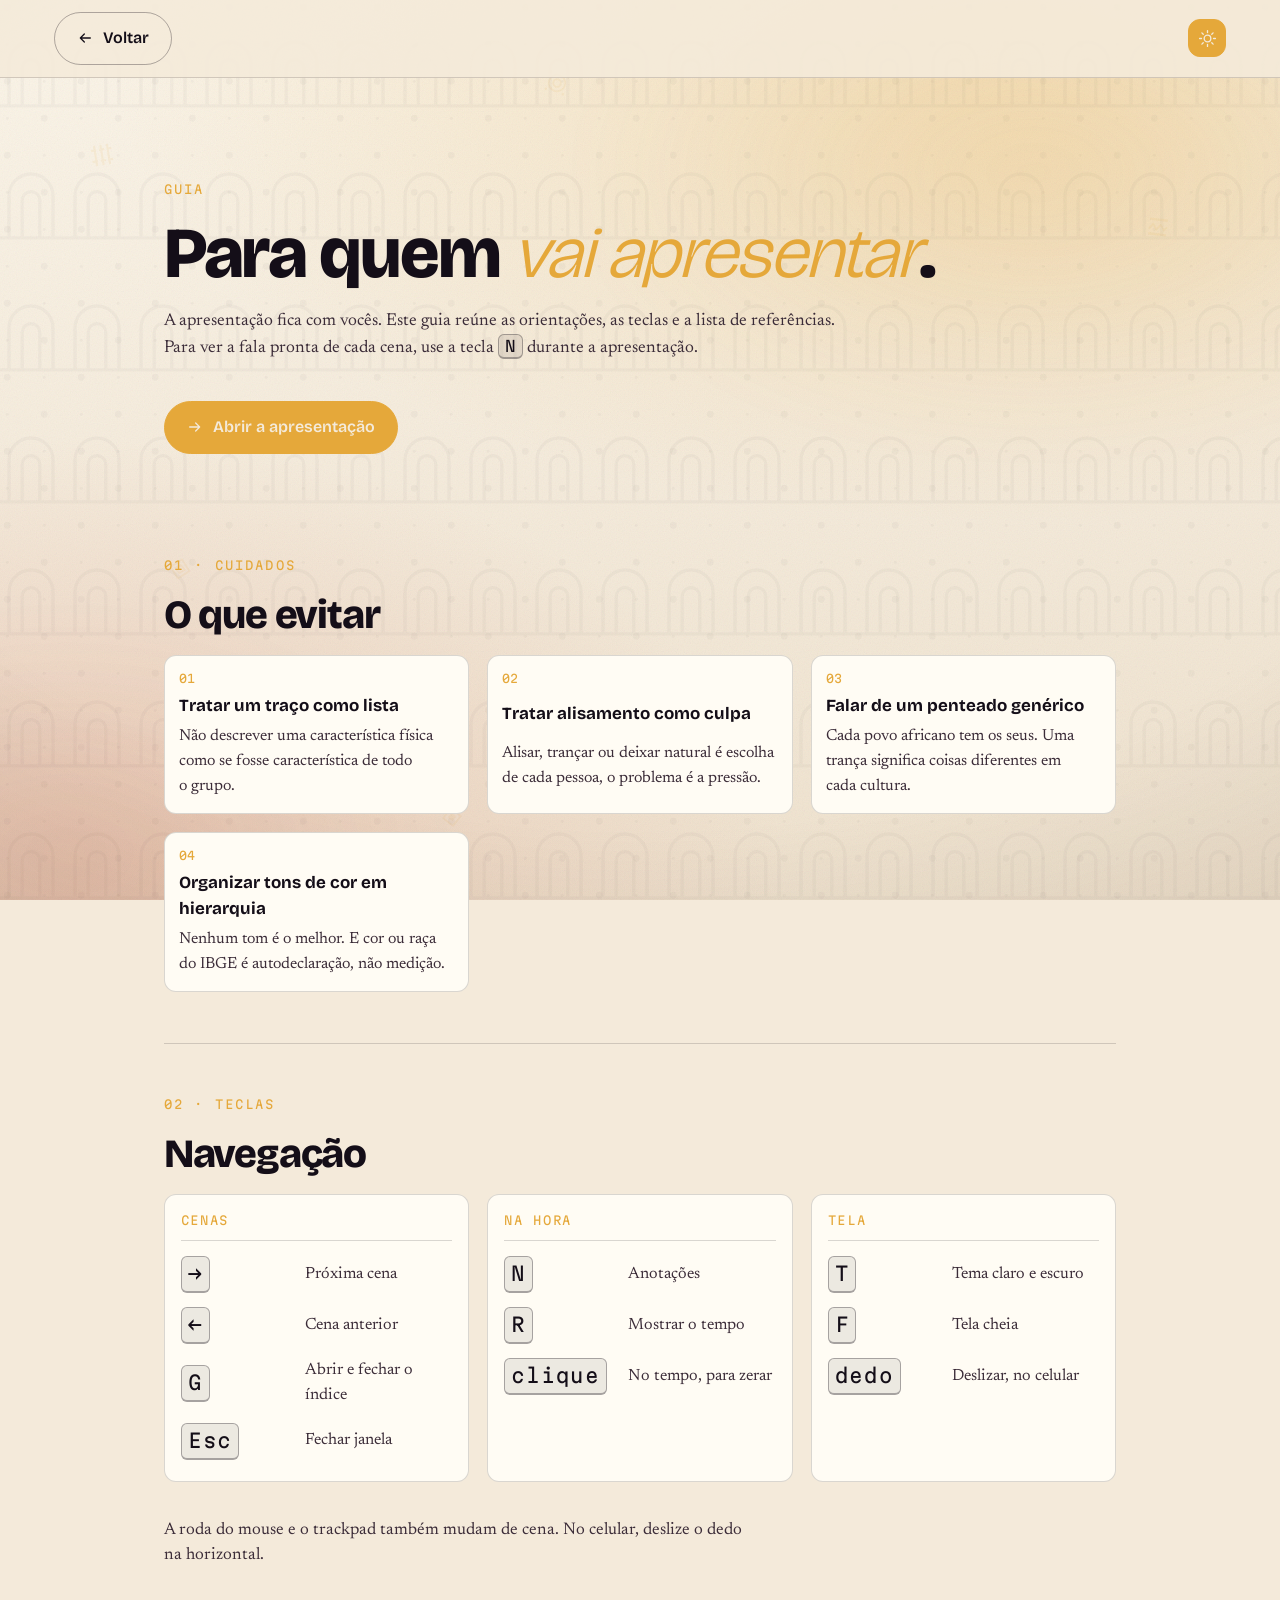
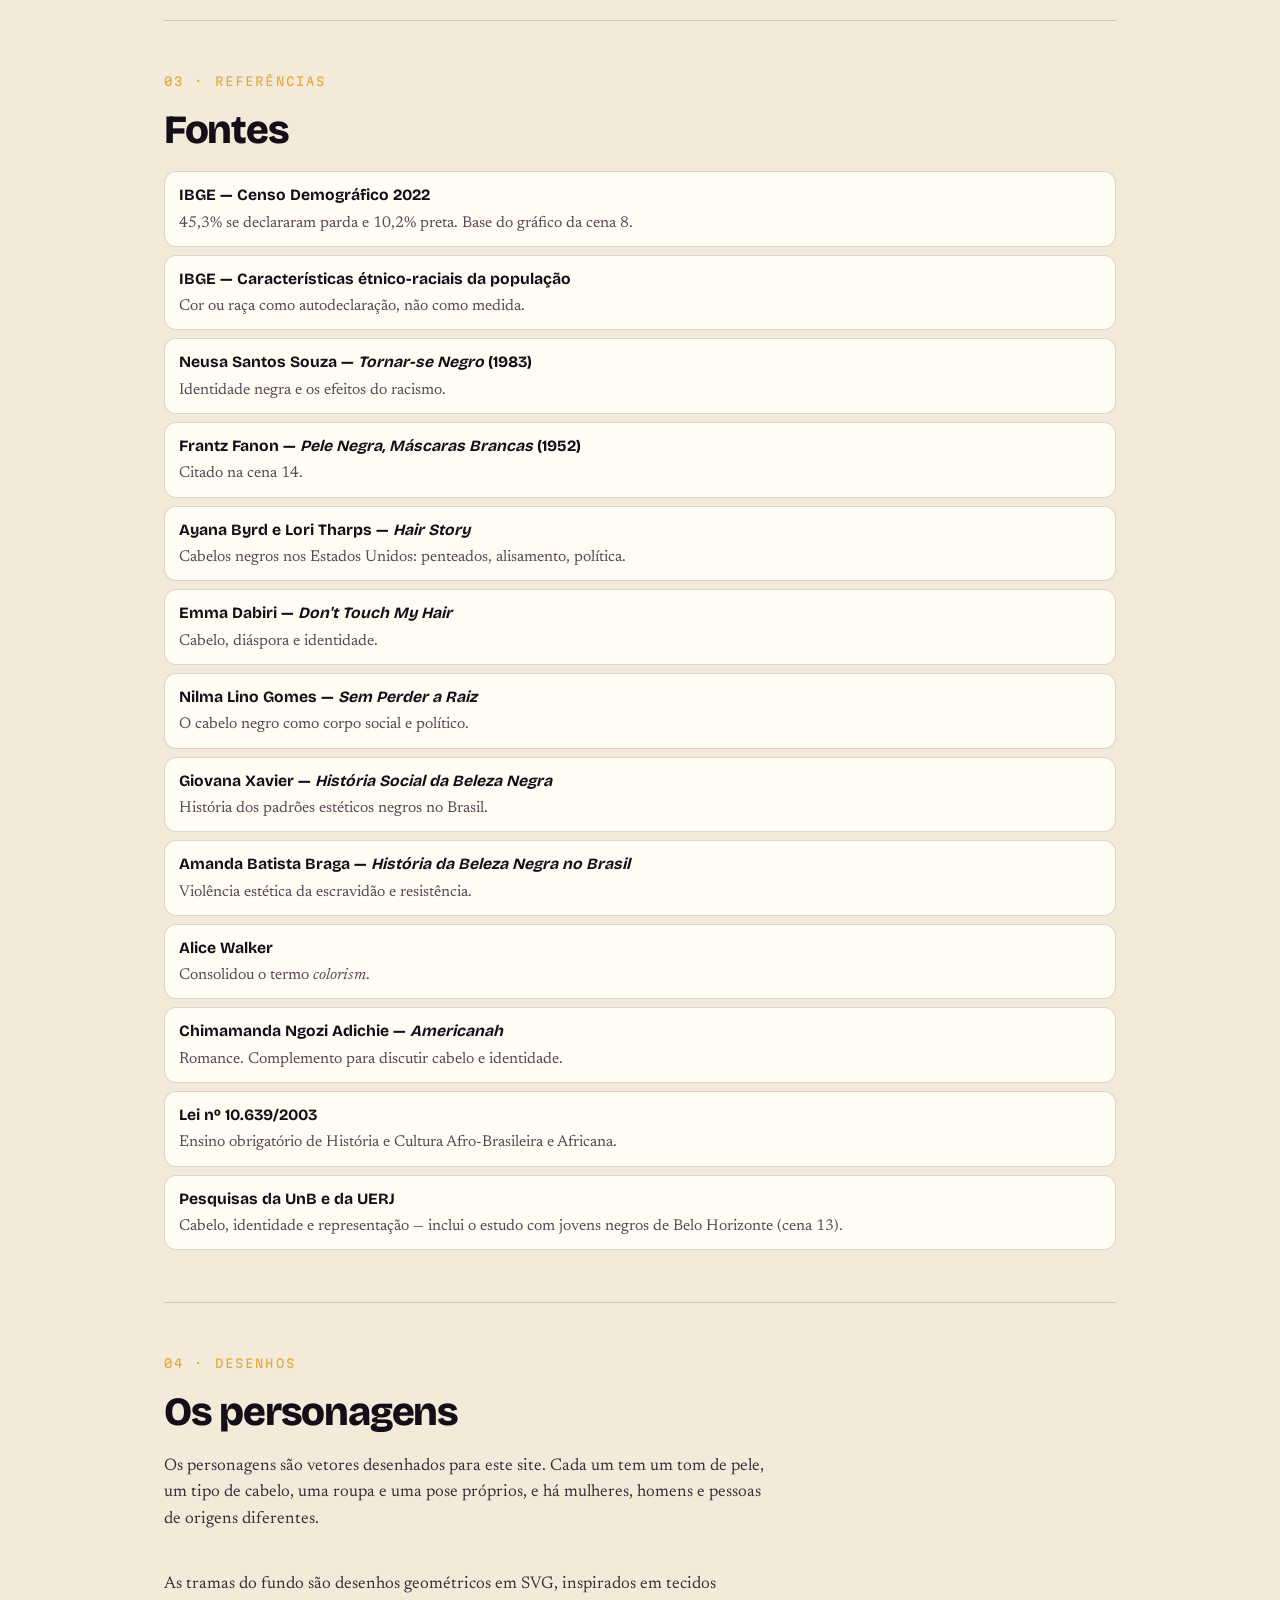
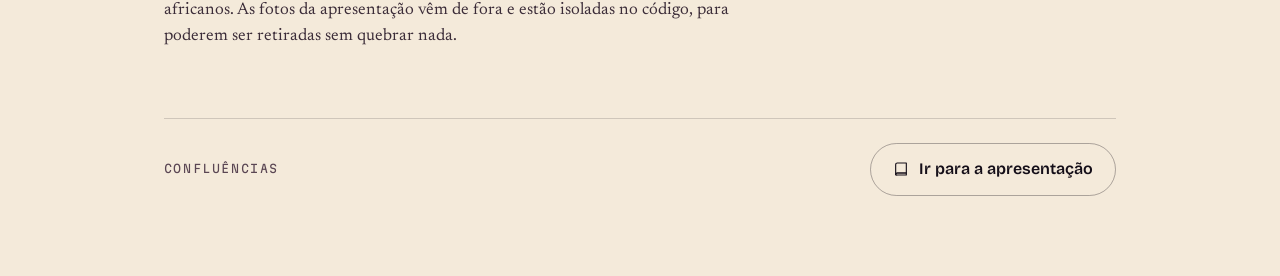
==== commit ee65e1d7: "Atualização no guia.html Updated the text for item 02 to clarify the statement about hair choices." ====
--- a/guia.html
+++ b/guia.html
@@ -126,11 +126,9 @@
       <h2>O que evitar</h2>
       <div class="grid2">
         <div class="do"><span class="do-n">01</span><b>Tratar um traço como lista</b><p>Não descrever uma característica física como se fosse característica de todo o grupo.</p></div>
-        <div class="do"><span class="do-n">02</span><b>Tratar alisamento como culpa</b><p>Alisar, trançar ou deixar natural é escolha de cada pessoa. O problema é a pressão.</p></div>
+        <div class="do"><span class="do-n">02</span><b>Tratar alisamento como culpa</b><p>Alisar, trançar ou deixar natural é escolha de cada pessoa, o problema é a pressão.</p></div>
         <div class="do"><span class="do-n">03</span><b>Falar de um penteado genérico</b><p>Cada povo africano tem os seus. Uma trança significa coisas diferentes em cada cultura.</p></div>
         <div class="do"><span class="do-n">04</span><b>Organizar tons de cor em hierarquia</b><p>Nenhum tom é o melhor. E cor ou raça do IBGE é autodeclaração, não medição.</p></div>
-        <div class="do"><span class="do-n">05</span><b>Afirmar que representatividade resolve o racismo</b><p>Não resolve. Representatividade amplia o que é considerado possível.</p></div>
-        <div class="do"><span class="do-n">06</span><b>Falar de um padrão europeu único</b><p>Não existe um. Existe um padrão que foi imposto e que virou referência.</p></div>
       </div>
     </section>
 
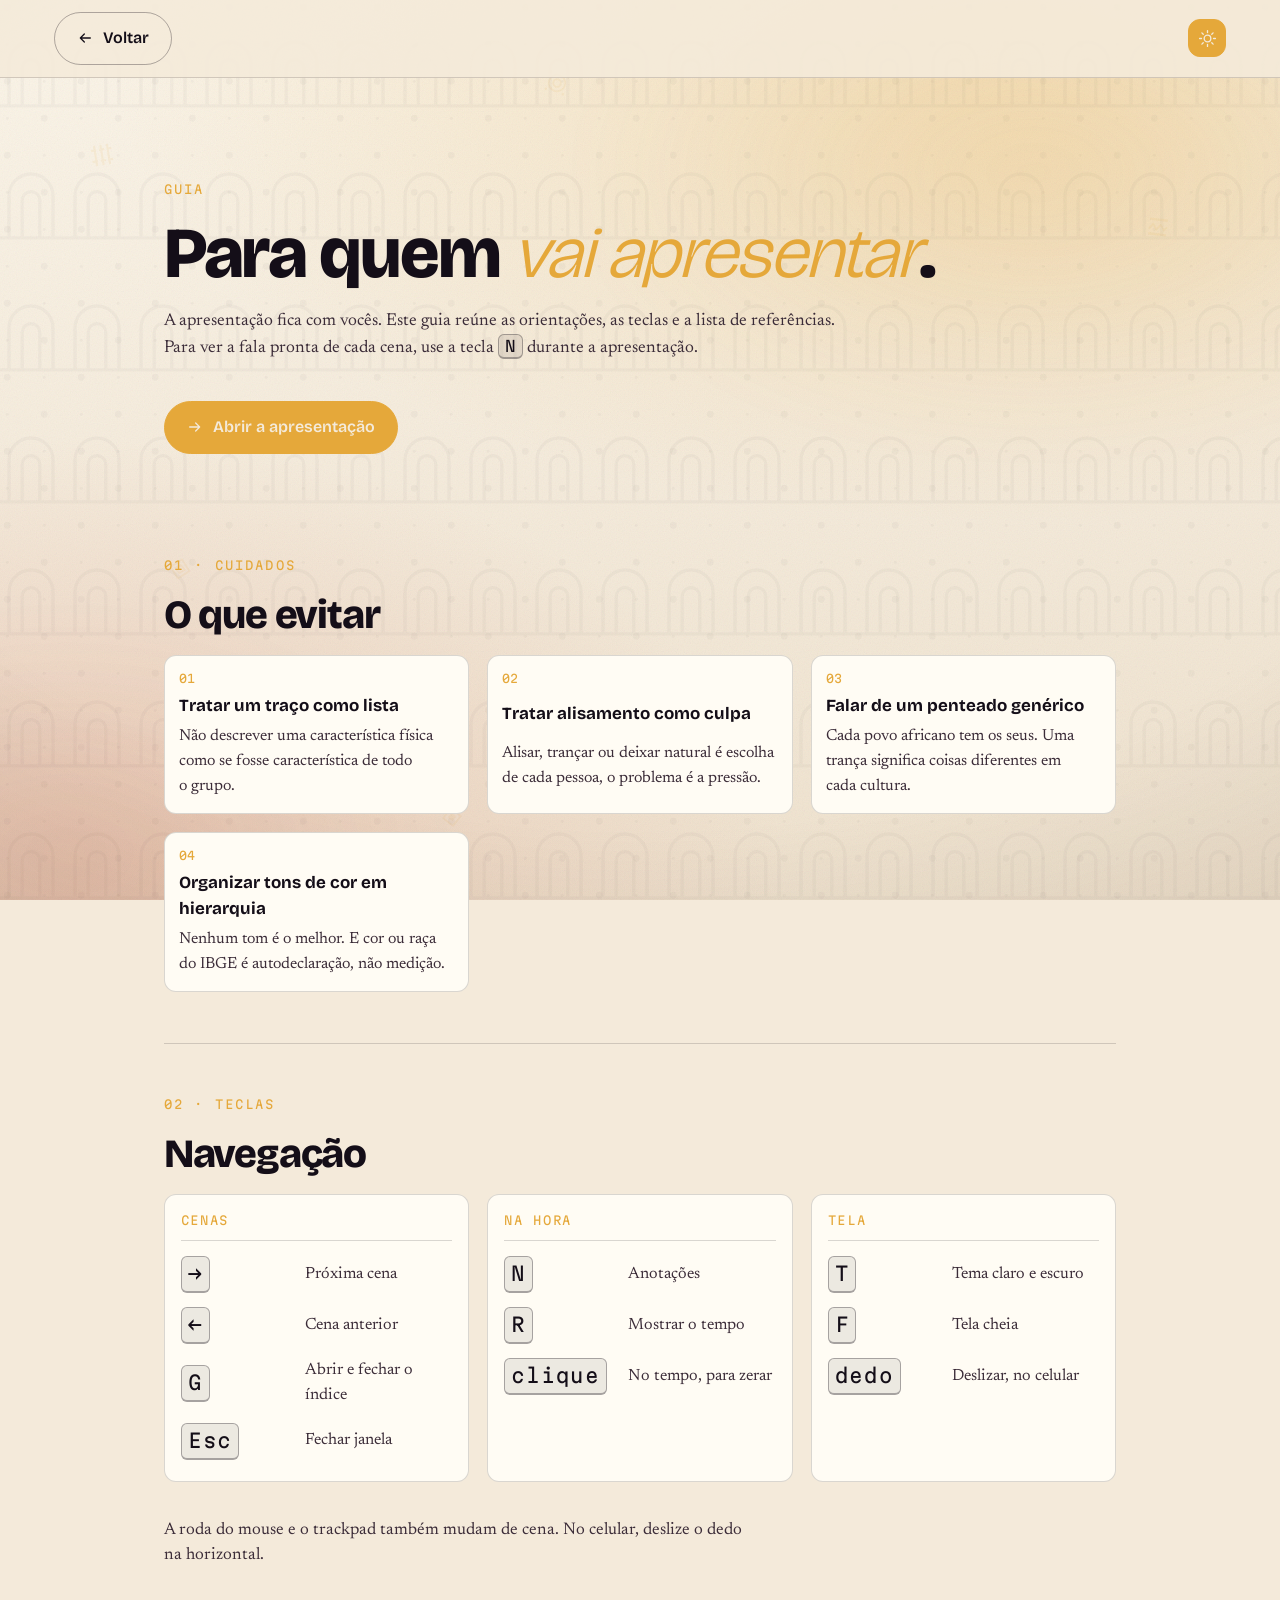
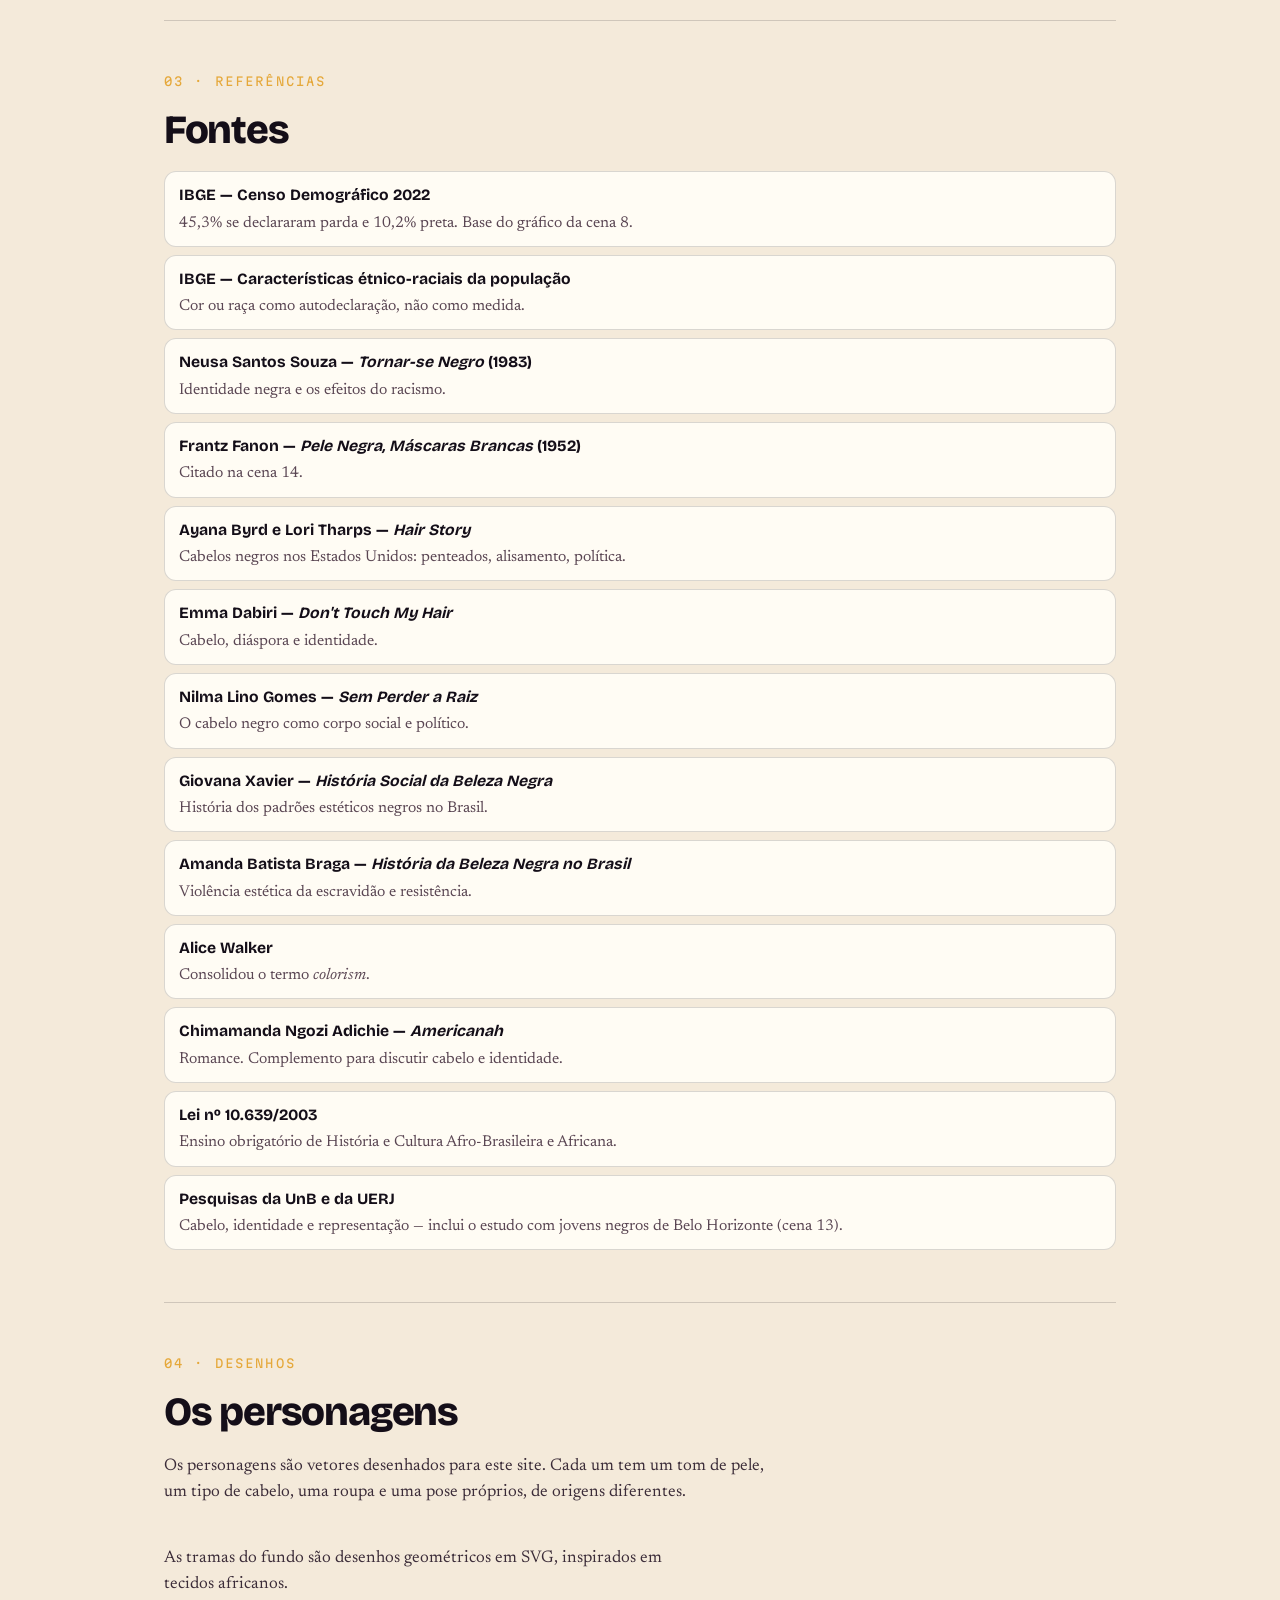
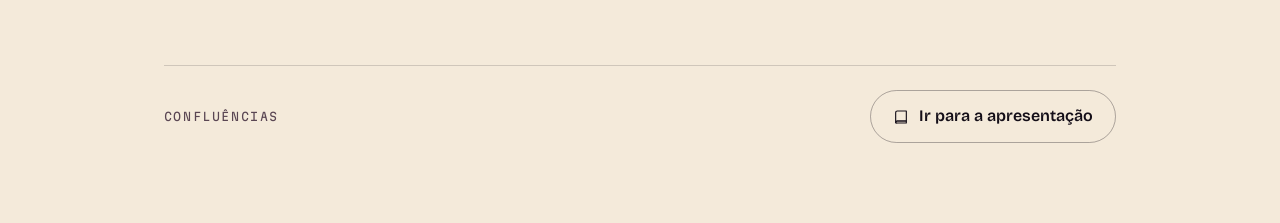
==== commit afe77d61: "Correção de textos" ====
--- a/guia.html
+++ b/guia.html
@@ -182,8 +182,8 @@
     <section class="sec">
       <div class="sec__n">04 · Desenhos</div>
       <h2>Os personagens</h2>
-      <p>Os personagens são vetores desenhados para este site. Cada um tem um tom de pele, um tipo de cabelo, uma roupa e uma pose próprios, e há mulheres, homens e pessoas de origens diferentes.</p>
-      <p>As tramas do fundo são desenhos geométricos em SVG, inspirados em tecidos africanos. As fotos da apresentação vêm de fora e estão isoladas no código, para poderem ser retiradas sem quebrar nada.</p>
+      <p>Os personagens são vetores desenhados para este site. Cada um tem um tom de pele, um tipo de cabelo, uma roupa e uma pose próprios, de origens diferentes.</p>
+      <p>As tramas do fundo são desenhos geométricos em SVG, inspirados em tecidos africanos.</p>
     </section>
 
     <div class="foot">
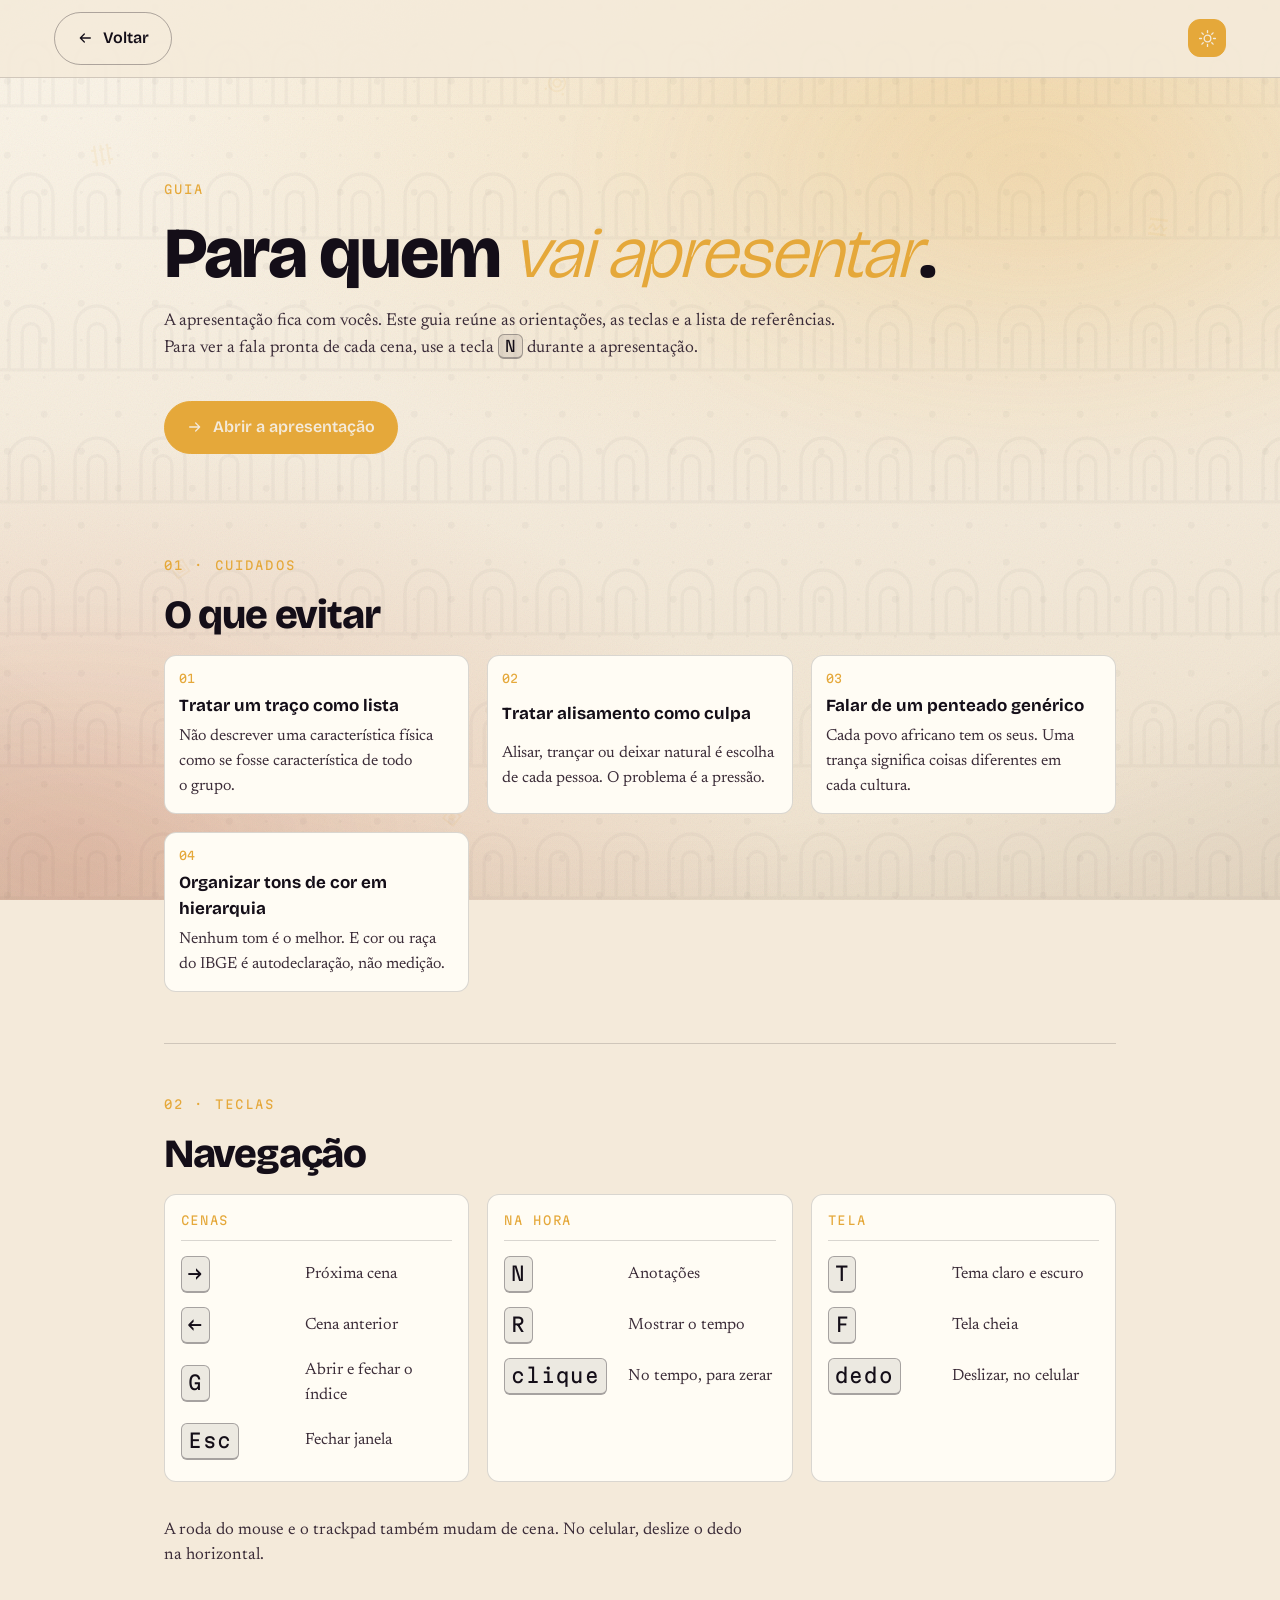
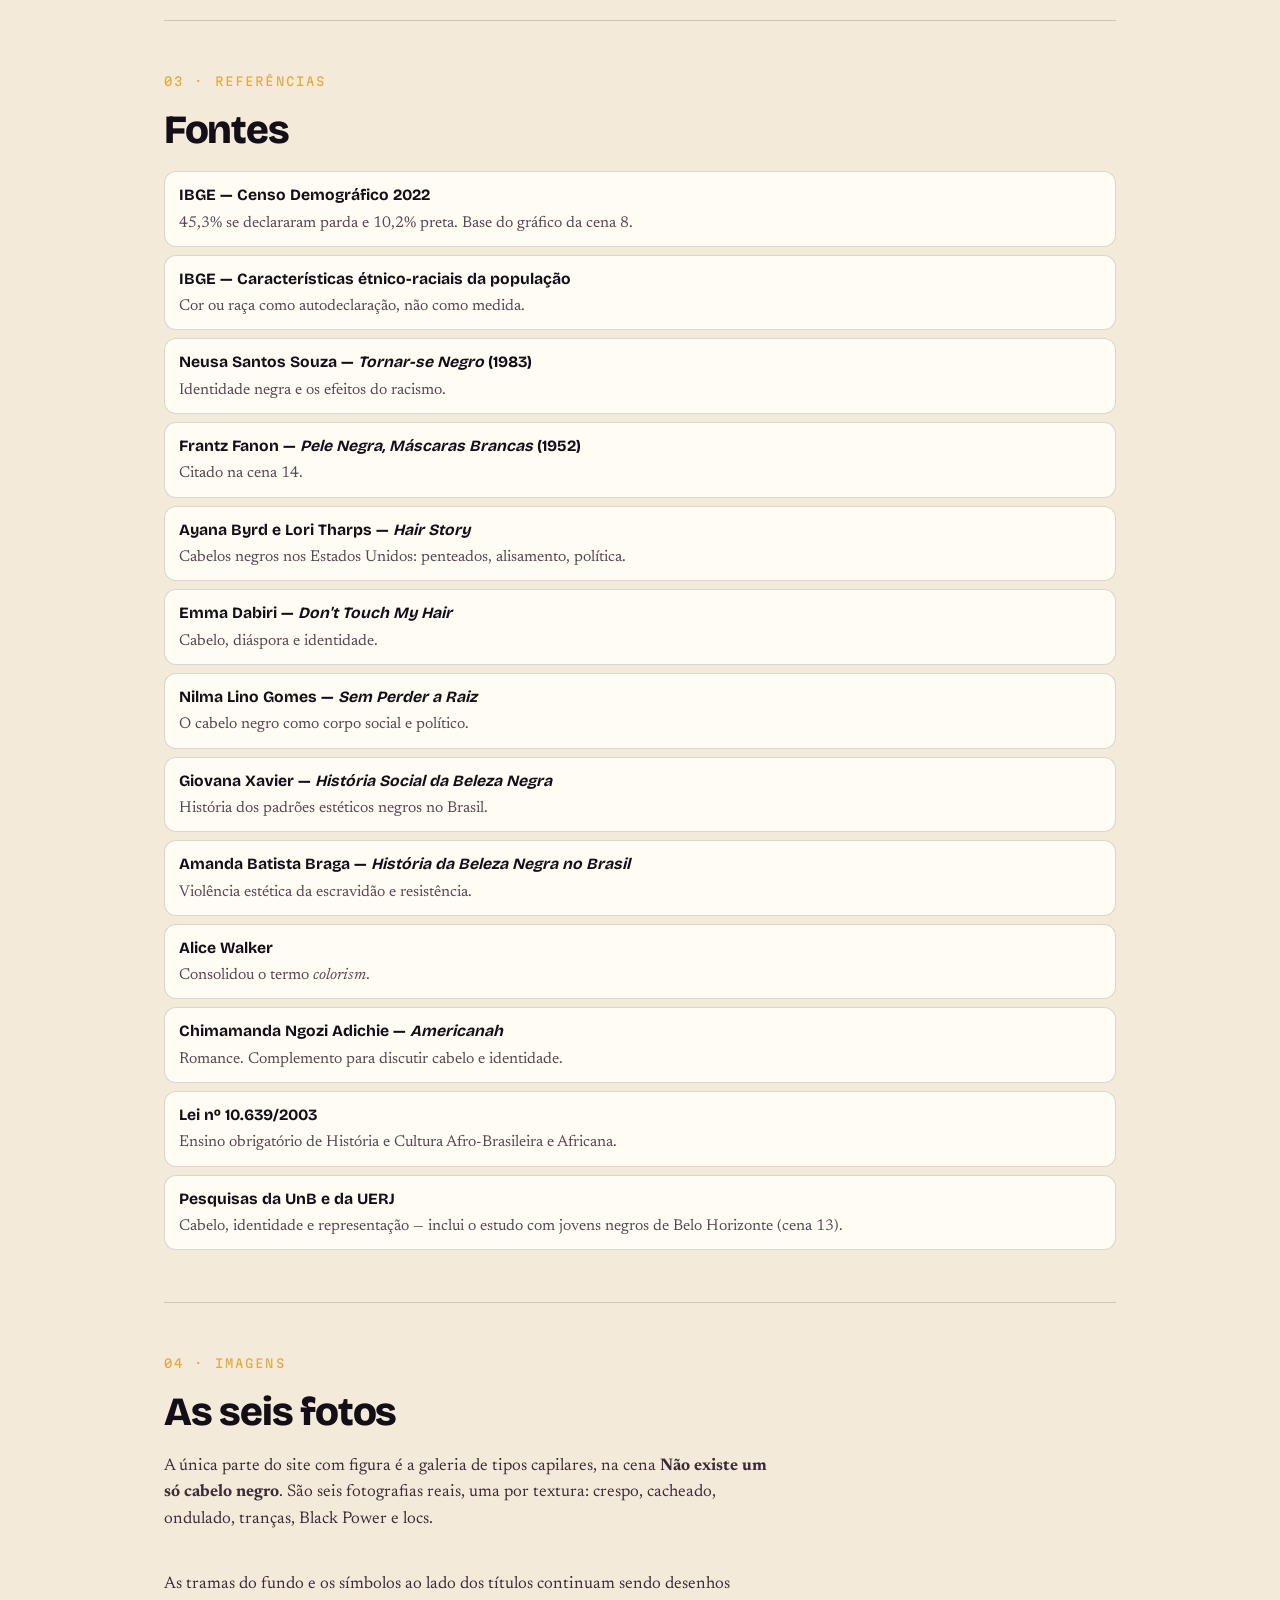
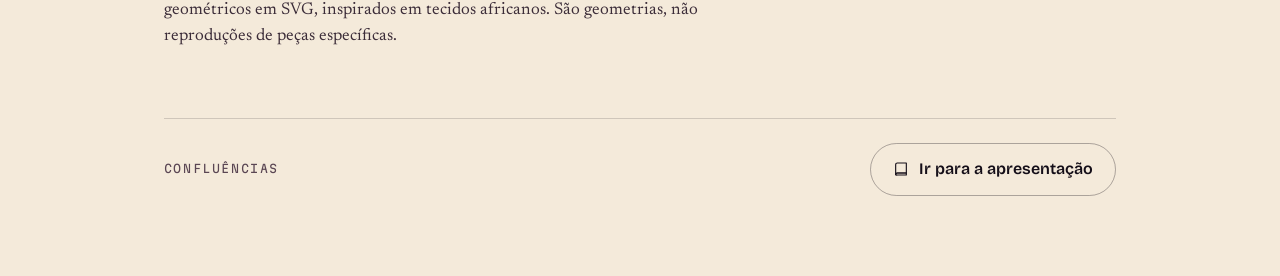
==== commit fe74f190: "Ultima atualização guia.html" ====
--- a/guia.html
+++ b/guia.html
@@ -126,7 +126,7 @@
       <h2>O que evitar</h2>
       <div class="grid2">
         <div class="do"><span class="do-n">01</span><b>Tratar um traço como lista</b><p>Não descrever uma característica física como se fosse característica de todo o grupo.</p></div>
-        <div class="do"><span class="do-n">02</span><b>Tratar alisamento como culpa</b><p>Alisar, trançar ou deixar natural é escolha de cada pessoa, o problema é a pressão.</p></div>
+        <div class="do"><span class="do-n">02</span><b>Tratar alisamento como culpa</b><p>Alisar, trançar ou deixar natural é escolha de cada pessoa. O problema é a pressão.</p></div>
         <div class="do"><span class="do-n">03</span><b>Falar de um penteado genérico</b><p>Cada povo africano tem os seus. Uma trança significa coisas diferentes em cada cultura.</p></div>
         <div class="do"><span class="do-n">04</span><b>Organizar tons de cor em hierarquia</b><p>Nenhum tom é o melhor. E cor ou raça do IBGE é autodeclaração, não medição.</p></div>
       </div>
@@ -180,10 +180,14 @@
     </section>
 
     <section class="sec">
-      <div class="sec__n">04 · Desenhos</div>
-      <h2>Os personagens</h2>
-      <p>Os personagens são vetores desenhados para este site. Cada um tem um tom de pele, um tipo de cabelo, uma roupa e uma pose próprios, de origens diferentes.</p>
-      <p>As tramas do fundo são desenhos geométricos em SVG, inspirados em tecidos africanos.</p>
+      <div class="sec__n">04 · Imagens</div>
+      <h2>As seis fotos</h2>
+      <p>A única parte do site com figura é a galeria de tipos capilares, na cena
+        <b>Não existe um só cabelo negro</b>. São seis fotografias reais, uma por textura:
+        crespo, cacheado, ondulado, tranças, Black Power e locs.</p>
+      <p>As tramas do fundo e os símbolos ao lado dos títulos continuam sendo desenhos
+        geométricos em SVG, inspirados em tecidos africanos. São geometrias, não
+        reproduções de peças específicas.</p>
     </section>
 
     <div class="foot">
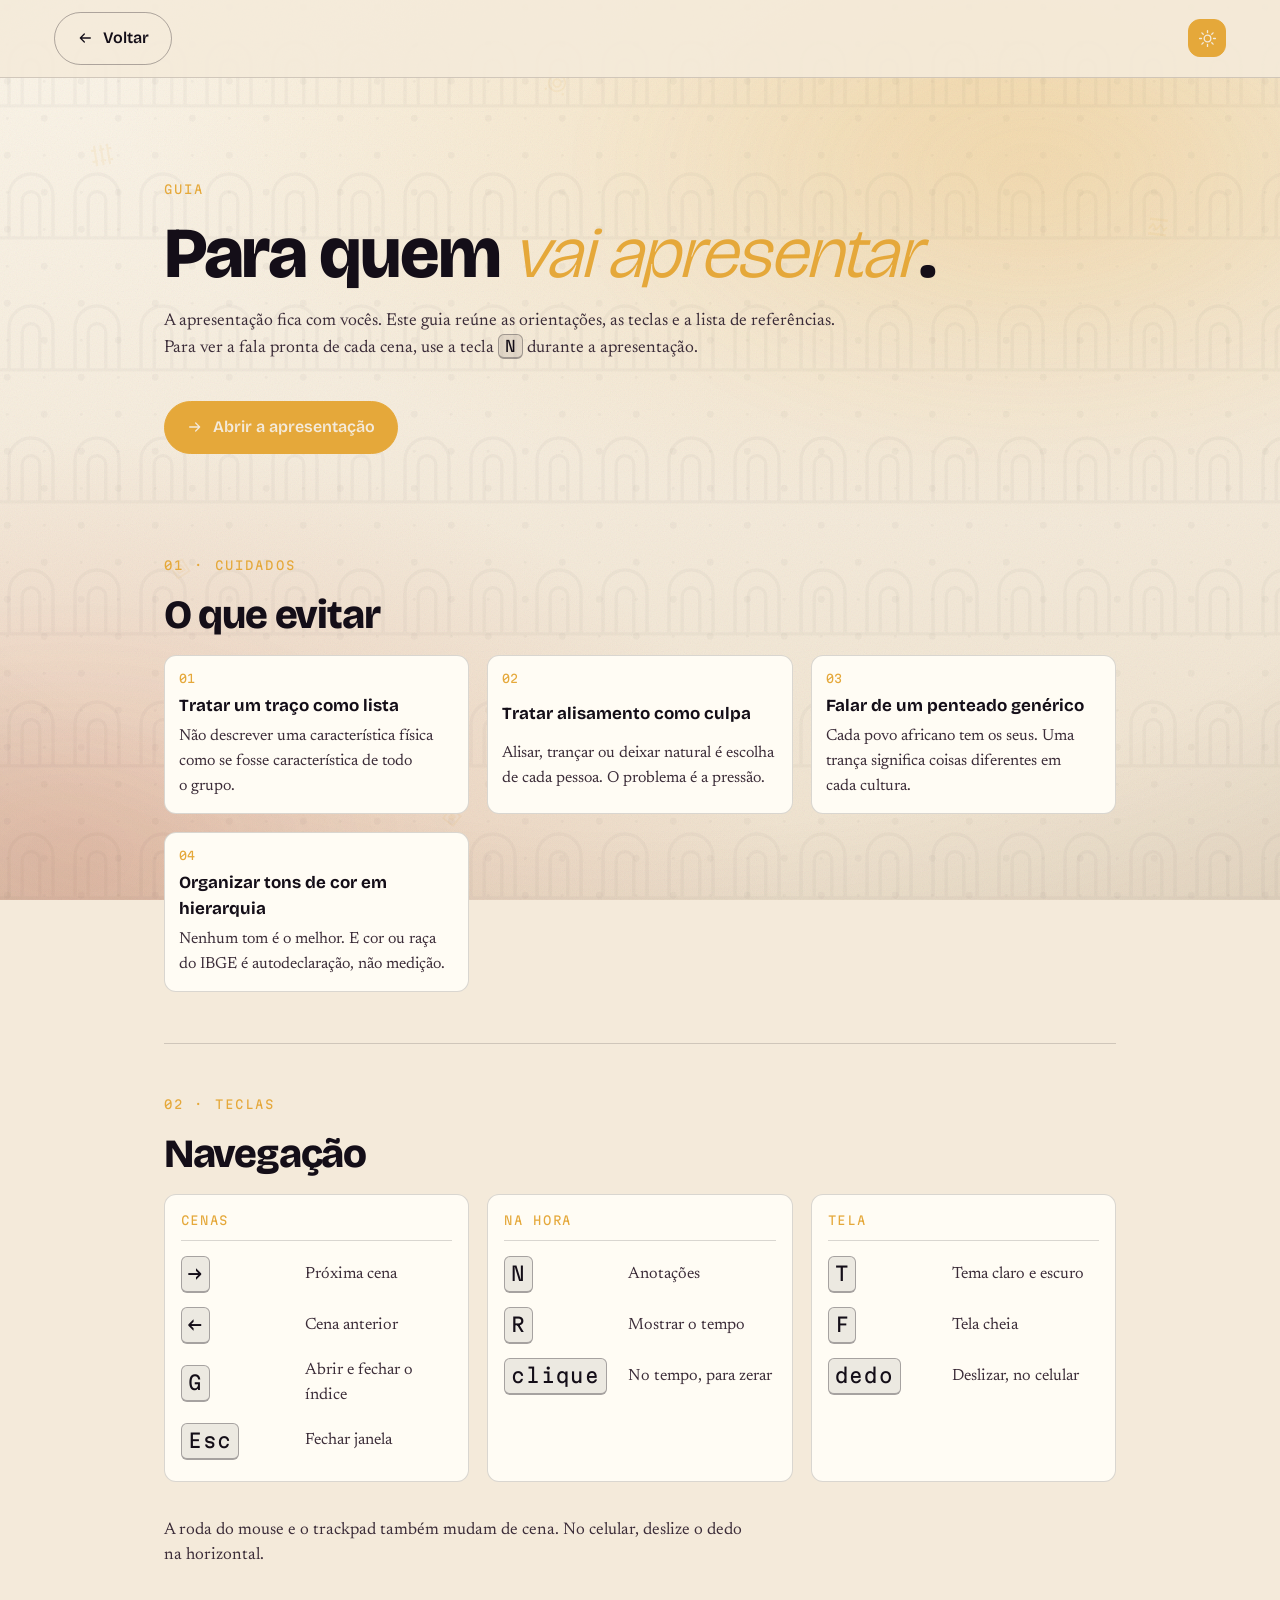
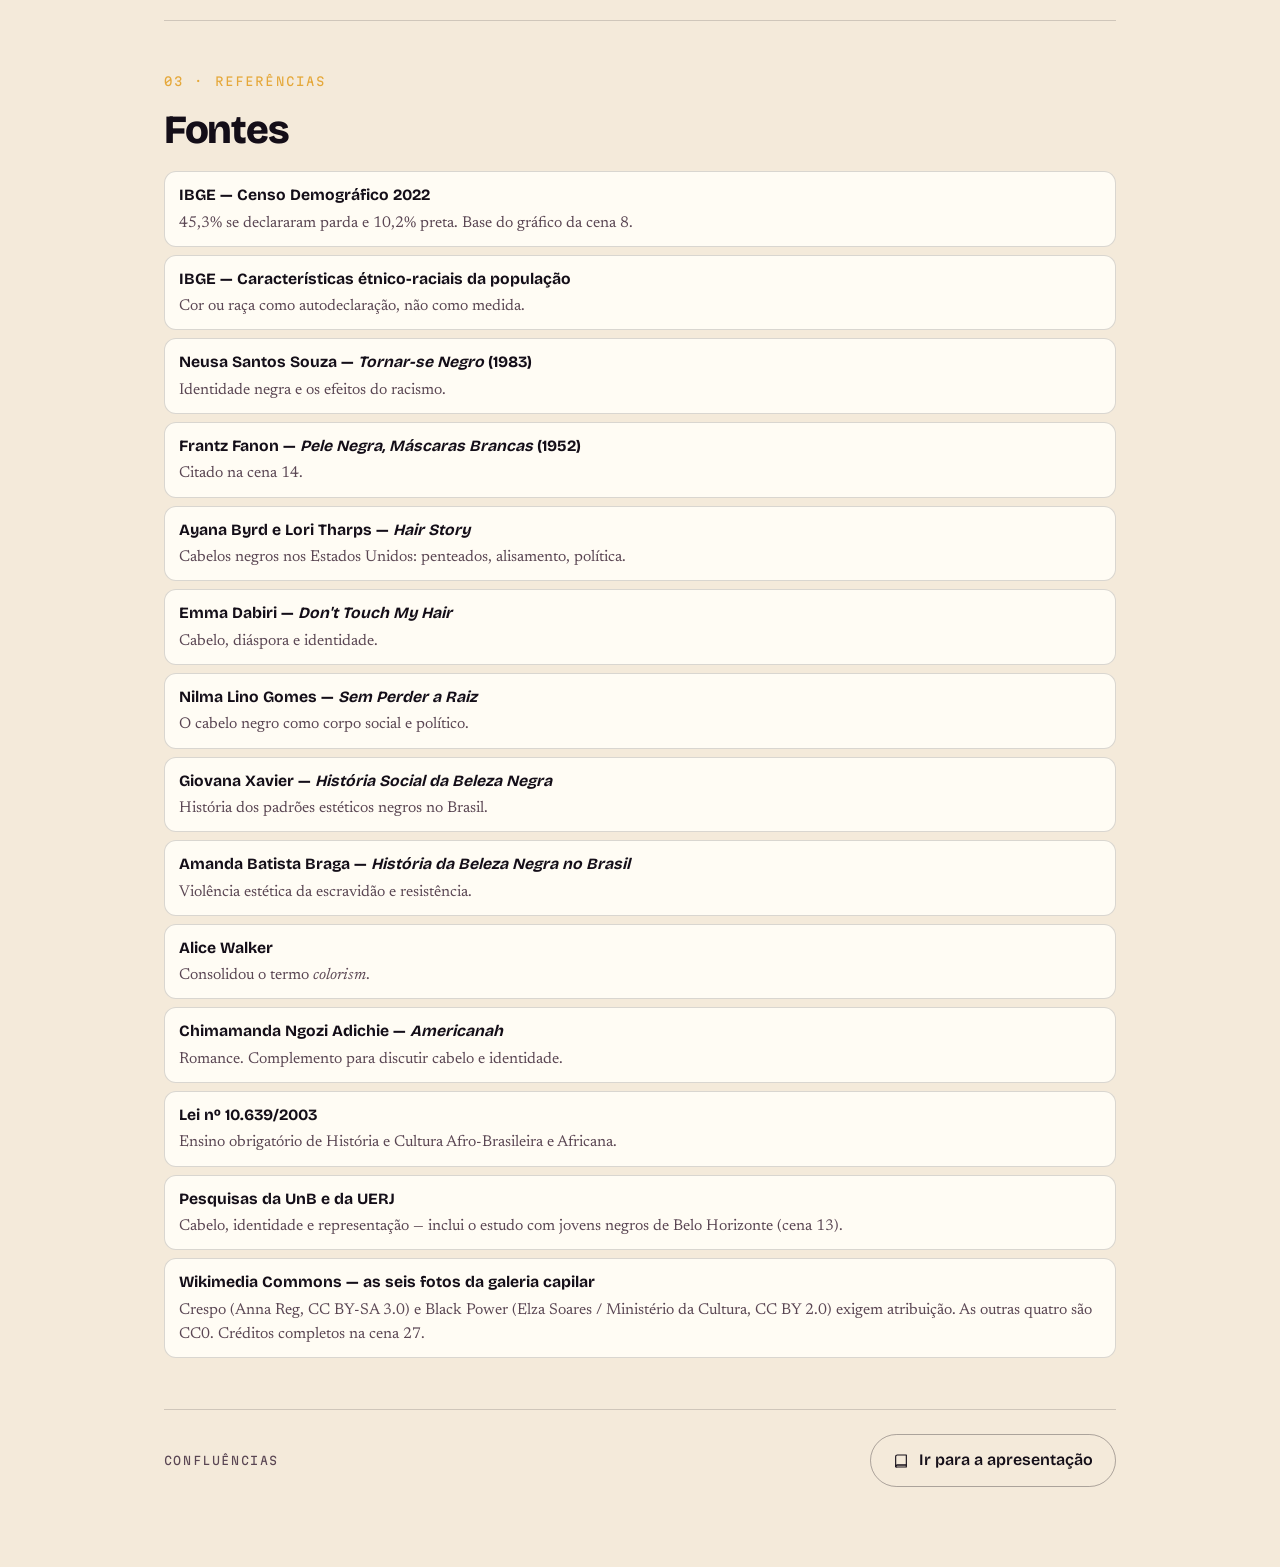
==== commit ad7719fd: "Update guia.html by modifying references and removing section Removed the section about images and a" ====
--- a/guia.html
+++ b/guia.html
@@ -176,18 +176,8 @@
         <div class="ref__i"><b>Chimamanda Ngozi Adichie — <i>Americanah</i></b><span>Romance. Complemento para discutir cabelo e identidade.</span></div>
         <div class="ref__i"><b>Lei nº 10.639/2003</b><span>Ensino obrigatório de História e Cultura Afro-Brasileira e Africana.</span></div>
         <div class="ref__i"><b>Pesquisas da UnB e da UERJ</b><span>Cabelo, identidade e representação — inclui o estudo com jovens negros de Belo Horizonte (cena 13).</span></div>
-      </div>
-    </section>
-
-    <section class="sec">
-      <div class="sec__n">04 · Imagens</div>
-      <h2>As seis fotos</h2>
-      <p>A única parte do site com figura é a galeria de tipos capilares, na cena
-        <b>Não existe um só cabelo negro</b>. São seis fotografias reais, uma por textura:
-        crespo, cacheado, ondulado, tranças, Black Power e locs.</p>
-      <p>As tramas do fundo e os símbolos ao lado dos títulos continuam sendo desenhos
-        geométricos em SVG, inspirados em tecidos africanos. São geometrias, não
-        reproduções de peças específicas.</p>
+        <div class="ref__i"><b>Wikimedia Commons — as seis fotos da galeria capilar</b><span>Crespo (Anna Reg, CC BY-SA 3.0) e Black Power (Elza Soares / Ministério da Cultura, CC BY 2.0) exigem atribuição. As outras quatro são CC0. Créditos completos na cena 27.</span></div>
+      </div>
     </section>
 
     <div class="foot">
